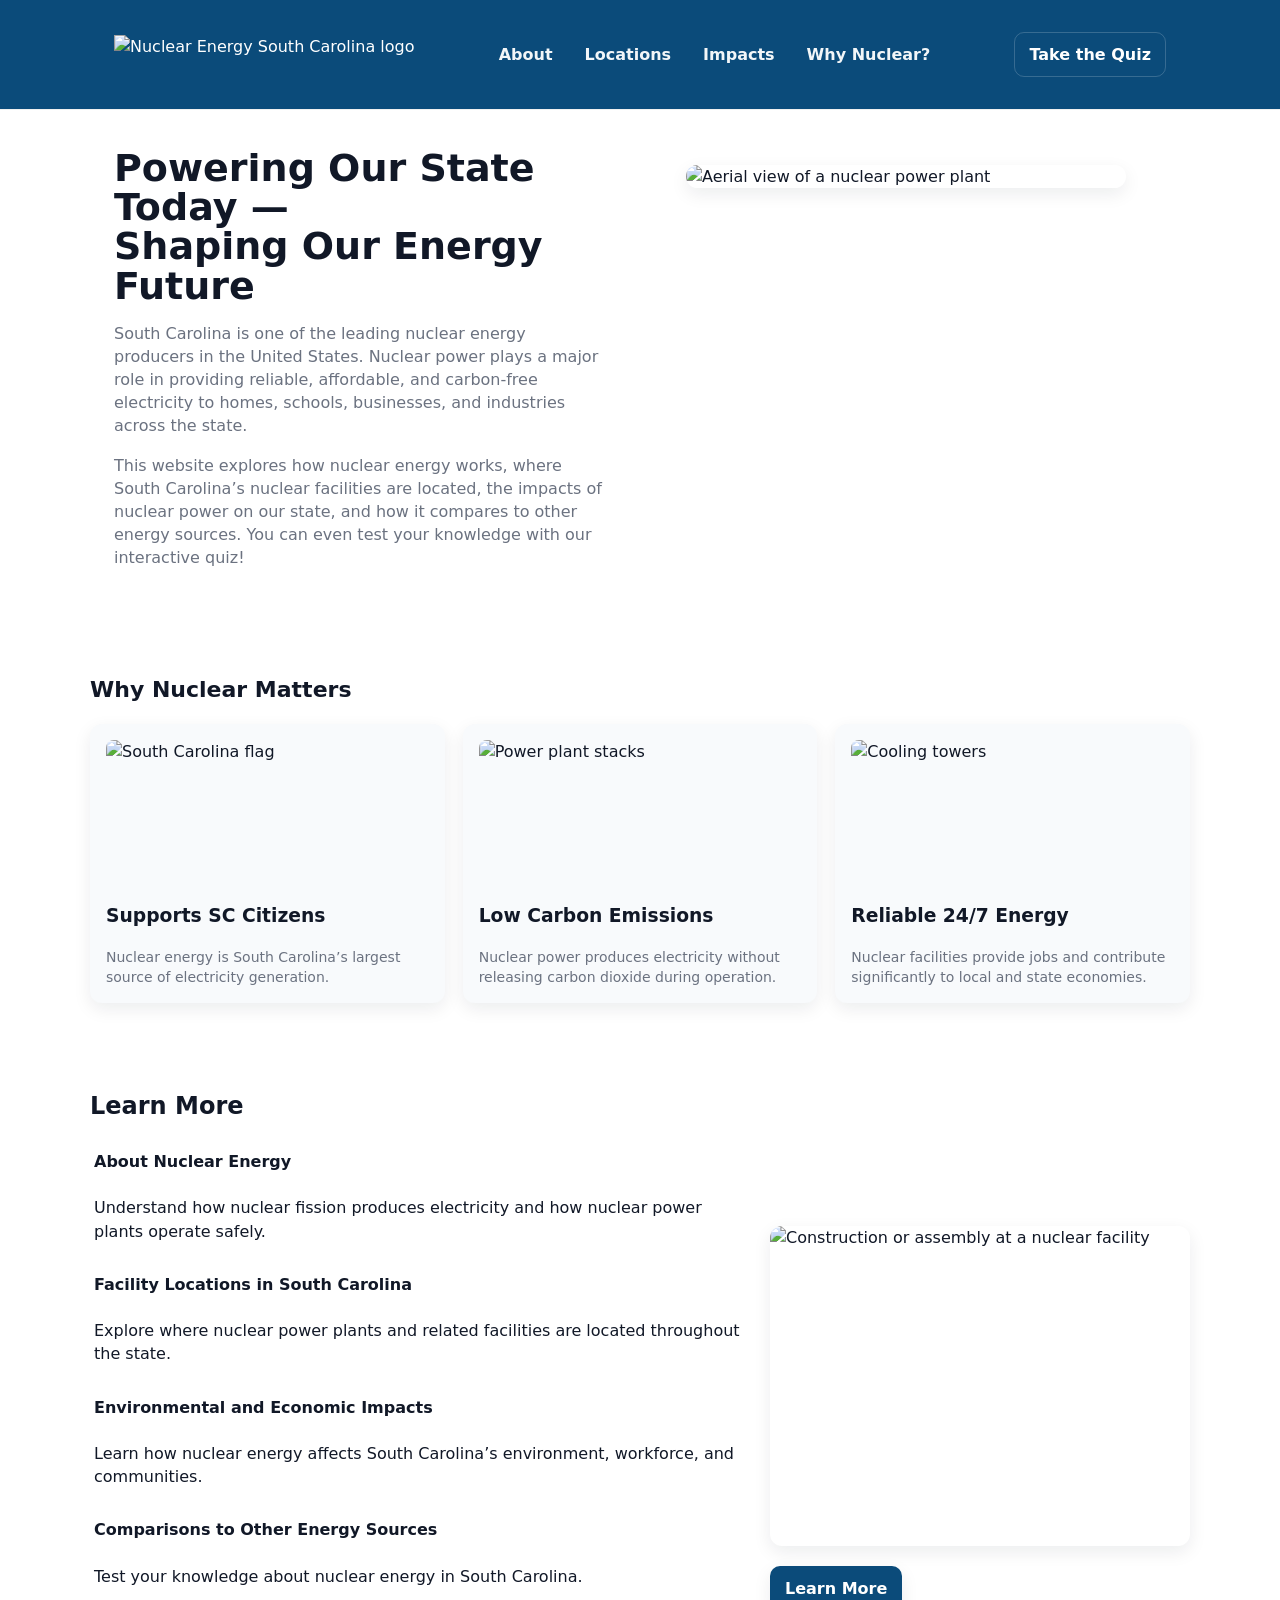
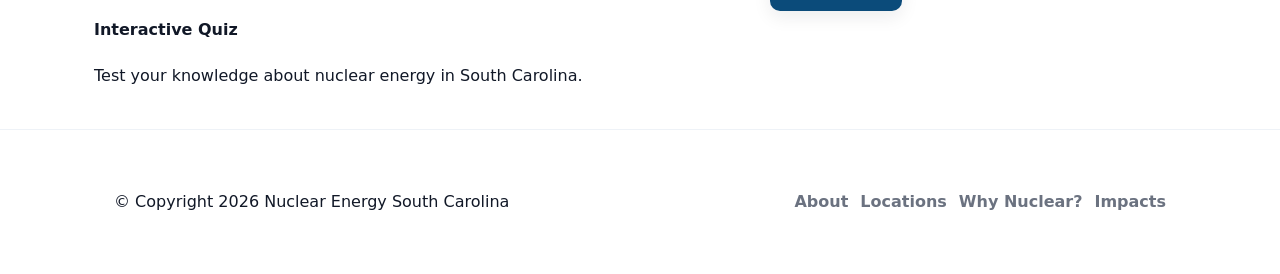
==== index.html @ 91c7b958 "Add files via upload" ====
<!doctype html>
<html lang="en">
<head>
  <meta charset="utf-8" />
  <meta name="viewport" content="width=device-width,initial-scale=1" />
  <title>Powering Our State Today — Shaping Our Energy Future</title>
  <link rel="stylesheet" href="styles.css" />
</head>
<body>
  <header class="site-header">
    <div class="container header-inner">
      <div class="brand">
        <img src="images/sc.png" alt="Nuclear Energy South Carolina logo" class="logo" />
      </div>

      <nav class="main-nav" aria-label="Primary">
        <a href="#about">About</a>
        <a href="#locations">Locations</a>
        <a href="#impacts">Impacts</a>
        <a href="#why-nuclear">Why Nuclear?</a>
      </nav>

      <div class="cta">
        <a class="btn btn-outline" href="#quiz">Take the Quiz</a>
      </div>
    </div>
  </header>

  <main>
    <section class="hero container">
      <div class="hero-content">
        <h1>Powering Our State Today —<br /><span>Shaping Our Energy Future</span></h1>
        <p class="lead">
          South Carolina is one of the leading nuclear energy producers in the United States.
          Nuclear power plays a major role in providing reliable, affordable, and carbon-free electricity
          to homes, schools, businesses, and industries across the state.
        </p>
        <p class="muted">
          This website explores how nuclear energy works, where South Carolina’s nuclear facilities are
          located, the impacts of nuclear power on our state, and how it compares to other energy sources.
          You can even test your knowledge with our interactive quiz!
        </p>
      </div>

      <figure class="hero-image" aria-hidden="false">
        <!-- Replace the src with your production hero image -->
        <img src="images/plant.jpg" alt="Aerial view of a nuclear power plant" />
      </figure>
    </section>

    <section class="why container" id="why-nuclear" aria-labelledby="why-heading">
      <h2 id="why-heading">Why Nuclear Matters</h2>

      <div class="card-grid">
        <article class="feature-card">
          <img src="images/flag.jpg" alt="South Carolina flag" />
          <h3>Supports SC Citizens</h3>
          <p>Nuclear energy is South Carolina’s largest source of electricity generation.</p>
        </article>

        <article class="feature-card">
          <img src="images/stacks.jpg" alt="Power plant stacks" />
          <h3>Low Carbon Emissions</h3>
          <p>Nuclear power produces electricity without releasing carbon dioxide during operation.</p>
        </article>

        <article class="feature-card">
          <img src="images/cooling.jpg" alt="Cooling towers" />
          <h3>Reliable 24/7 Energy</h3>
          <p>Nuclear facilities provide jobs and contribute significantly to local and state economies.</p>
        </article>
      </div>
    </section>

    <section class="learn container" id="learn-more" aria-labelledby="learn-heading">
      <h2 id="learn-heading">Learn More</h2>

      <div class="learn-grid">
        <ul class="learn-list">
          <li><strong>About Nuclear Energy</strong><br />Understand how nuclear fission produces electricity and how nuclear power plants operate safely.</li>
          <li><strong>Facility Locations in South Carolina</strong><br />Explore where nuclear power plants and related facilities are located throughout the state.</li>
          <li><strong>Environmental and Economic Impacts</strong><br />Learn how nuclear energy affects South Carolina’s environment, workforce, and communities.</li>
          <li><strong>Comparisons to Other Energy Sources</strong><br />Test your knowledge about nuclear energy in South Carolina.</li>
          <li><strong>Interactive Quiz</strong><br />Test your knowledge about nuclear energy in South Carolina.</li>
        </ul>

        <div class="learn-visual">
          <!-- Replace the src with the on-site construction image -->
          <img src="images/assembly.jpg" alt="Construction or assembly at a nuclear facility" />
          <div class="learn-actions">
            <a class="btn btn-primary" href="#learn-more">Learn More</a>
            <a class="btn btn-outline" href="#quiz">Take the Quiz</a>
          </div>
        </div>
      </div>
    </section>
  </main>

  <footer class="site-footer">
    <div class="container footer-inner">
      <div class="copyright">
        © Copyright 2026 Nuclear Energy South Carolina
      </div>

      <ul class="footer-links" aria-label="Explore">
        <li><a href="#about">About</a></li>
        <li><a href="#locations">Locations</a></li>
        <li><a href="#why-nuclear">Why Nuclear?</a></li>
        <li><a href="#impacts">Impacts</a></li>
      </ul>
    </div>
  </footer>
</body>
</html>
---- styles.css ----
:root{
  --accent:#0b4b7a;       /* deep blue */
  --muted:#6b7280;
  --bg:#ffffff;
  --card:#f8fafc;
  --radius:12px;
  --max-width:1100px;
  --container-padding:24px;
  --neutral:#111827;
  --gap:20px;
  --shadow: 0 6px 18px rgba(17,24,39,0.08);
  font-family: Inter, system-ui, -apple-system, "Segoe UI", Roboto, "Helvetica Neue", Arial;
  color:var(--neutral);
  box-sizing:border-box;
}

*,
*::before,*::after{box-sizing:inherit}

html,body{height:100%}
body{
  margin:0;
  background:var(--bg);
  -webkit-font-smoothing:antialiased;
  -moz-osx-font-smoothing:grayscale;
  line-height:1.45;
  font-size:16px;
  color:var(--neutral);
}

/* Container */
.container{
  width:100%;
  max-width:var(--max-width);
  margin:0 auto;
  padding: 32px var(--container-padding);
}

/* Header */
.site-header{
  background:var(--accent);
  color:#fff;
  position:sticky;
  top:0;
  z-index:40;
  box-shadow: 0 1px 0 rgba(0,0,0,0.06);
}
.header-inner{
  display:flex;
  align-items:center;
  gap:16px;
  justify-content:space-between;
}
.brand{display:flex;align-items:center}
.logo{height:40px;display:block}

/* Nav */
.main-nav{
  display:flex;
  gap:20px;
  align-items:center;
}
.main-nav a{
  color:rgba(255,255,255,0.95);
  text-decoration:none;
  font-weight:600;
  padding:8px 6px;
  border-radius:6px;
}
.main-nav a:hover{background:rgba(255,255,255,0.06)}

.cta .btn{font-weight:700}

/* Buttons */
.btn{
  display:inline-block;
  padding:10px 14px;
  border-radius:10px;
  text-decoration:none;
  font-weight:600;
  transition:all .18s ease;
  border:1px solid transparent;
}
.btn-primary{
  background:var(--accent);
  color:#fff;
  box-shadow:var(--shadow);
}
.btn-outline{
  background:transparent;
  color:#fff;
  border:1px solid rgba(255,255,255,0.18);
}
.btn:hover{transform:translateY(-2px)}

/* Hero */
.hero{
  display:grid;
  grid-template-columns:1fr 520px;
  gap:40px;
  align-items:start;
  padding-top:40px;
  padding-bottom:40px;
}
.hero-content h1{
  margin:0 0 16px;
  font-size:38px;
  line-height:1.03;
}
.hero-content h1 span{font-weight:600}

.lead{color:var(--muted);margin-bottom:12px;max-width:60ch}
.muted{color:var(--muted);max-width:65ch}

/* Hero image */
.hero-image img{
  width:100%;
  height:auto;
  display:block;
  border-radius:14px;
  box-shadow:var(--shadow);
  object-fit:cover;
}

/* Why section */
.why{padding:30px 0}
.why h2{font-size:22px;margin-bottom:18px}
.card-grid{
  display:grid;
  grid-template-columns:repeat(3,1fr);
  gap:18px;
}
.feature-card{
  background:var(--card);
  border-radius:12px;
  padding:16px;
  box-shadow:var(--shadow);
  display:flex;
  gap:12px;
  flex-direction:column;
  align-items:flex-start;
}
.feature-card img{width:100%;height:140px;object-fit:cover;border-radius:8px}
.feature-card h3{margin:10px 0 6px}
.feature-card p{margin:0;color:var(--muted);font-size:14px}

/* Learn More */
.learn{padding:36px 0}
.learn-grid{
  display:grid;
  grid-template-columns: 1fr 420px;
  gap:24px;
  align-items:center;
}
.learn-list{list-style:none;padding:0;margin:0;display:flex;flex-direction:column;gap:18px}
.learn-list li{background:transparent;padding:6px 0;border-left:4px solid transparent}
.learn-list li strong{display:block}
.learn-visual{display:flex;flex-direction:column;gap:12px;align-items:stretch}
.learn-visual img{
  width:100%;
  height:320px;
  object-fit:cover;
  border-radius:12px;
  box-shadow:var(--shadow);
}
.learn-actions{display:flex;gap:12px;margin-top:8px}

/* Footer */
.site-footer{
  border-top:1px solid #eef2f7;
  padding:28px 0;
  background:#fff;
}
.footer-inner{
  display:flex;
  justify-content:space-between;
  align-items:center;
  gap:12px;
  flex-wrap:wrap;
}
.footer-links{display:flex;gap:12px;list-style:none;padding:0;margin:0}
.footer-links a{text-decoration:none;color:var(--muted);font-weight:600}

/* Responsive */
@media (max-width:1100px){
  .hero{grid-template-columns:1fr;gap:20px}
  .container{padding:28px 20px}
  .learn-grid{grid-template-columns:1fr;align-items:stretch}
  .card-grid{grid-template-columns:repeat(2,1fr)}
}

@media (max-width:640px){
  .header-inner{padding:8px 0}
  .main-nav{display:none}
  .card-grid{grid-template-columns:1fr}
  .hero-content h1{font-size:28px}
  .hero-image img{height:220px;object-fit:cover}
  .learn-visual img{height:200px}
  .logo{height:34px}
}
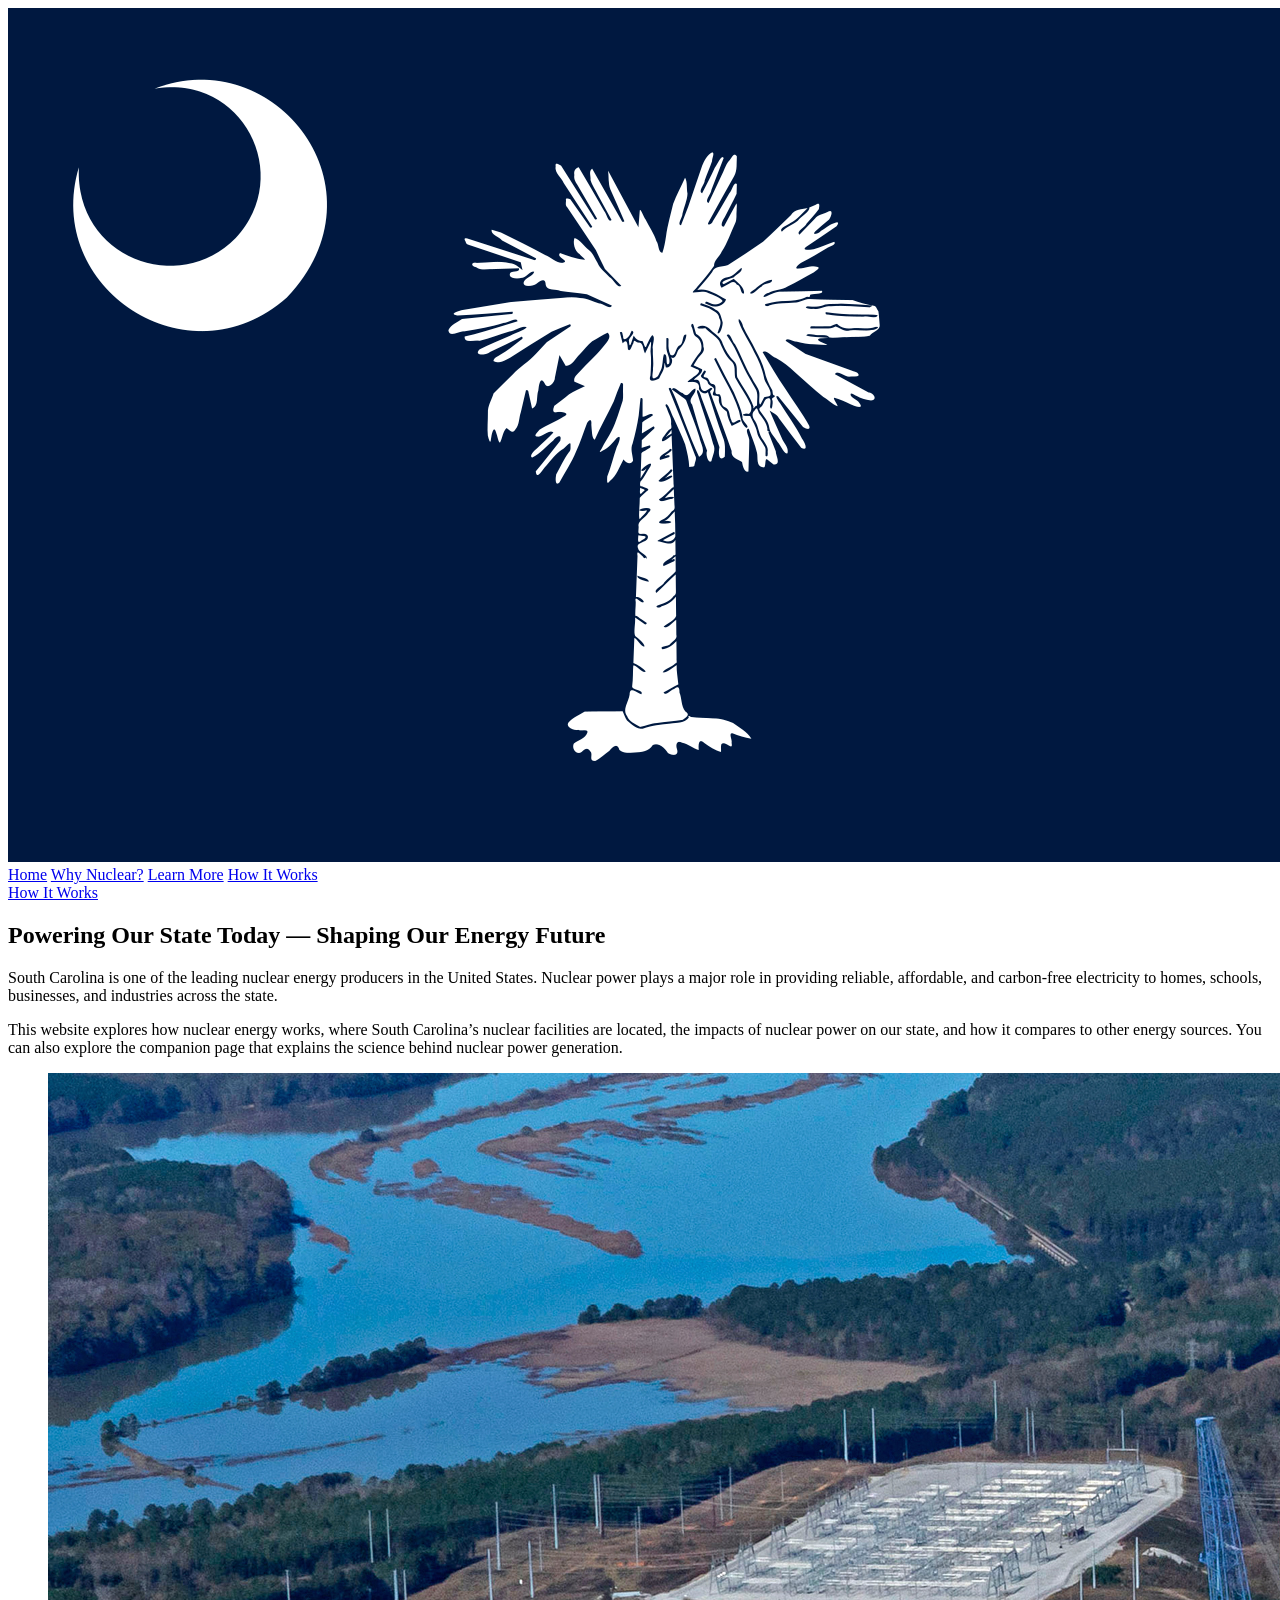
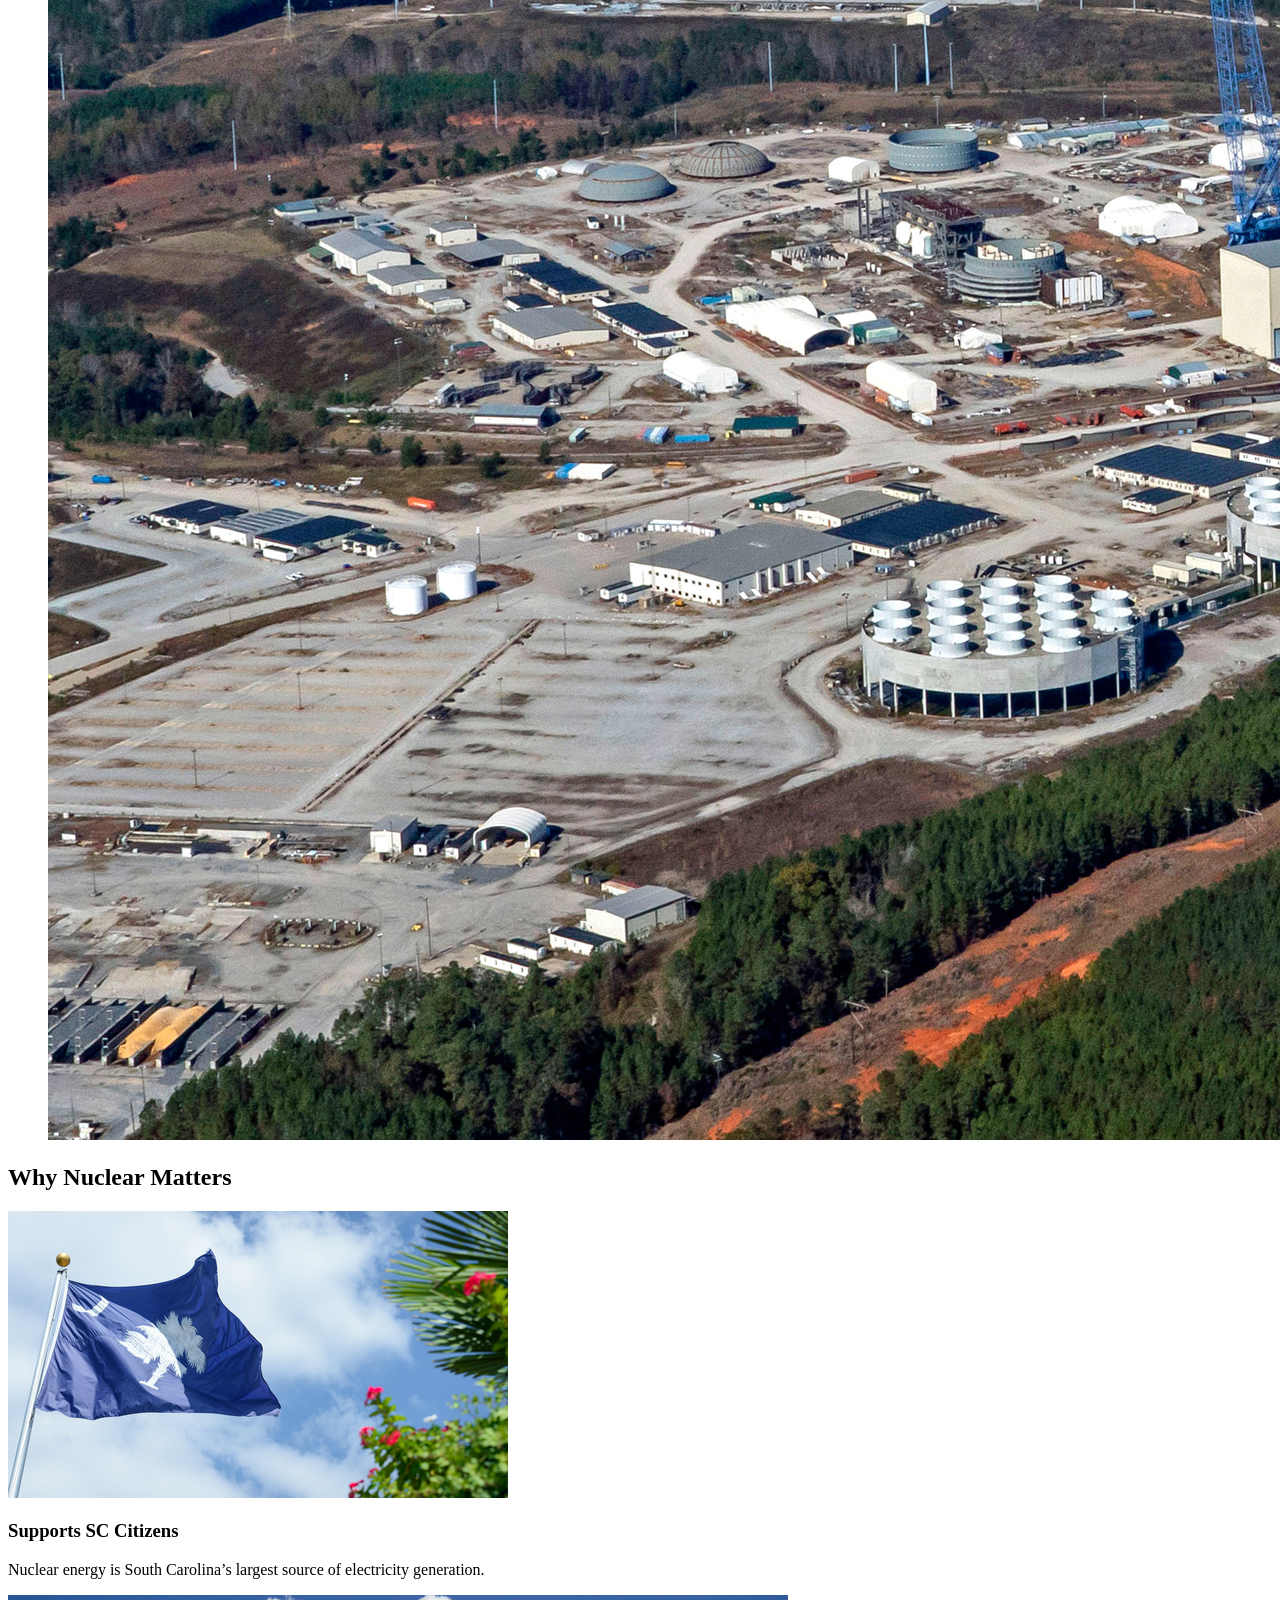
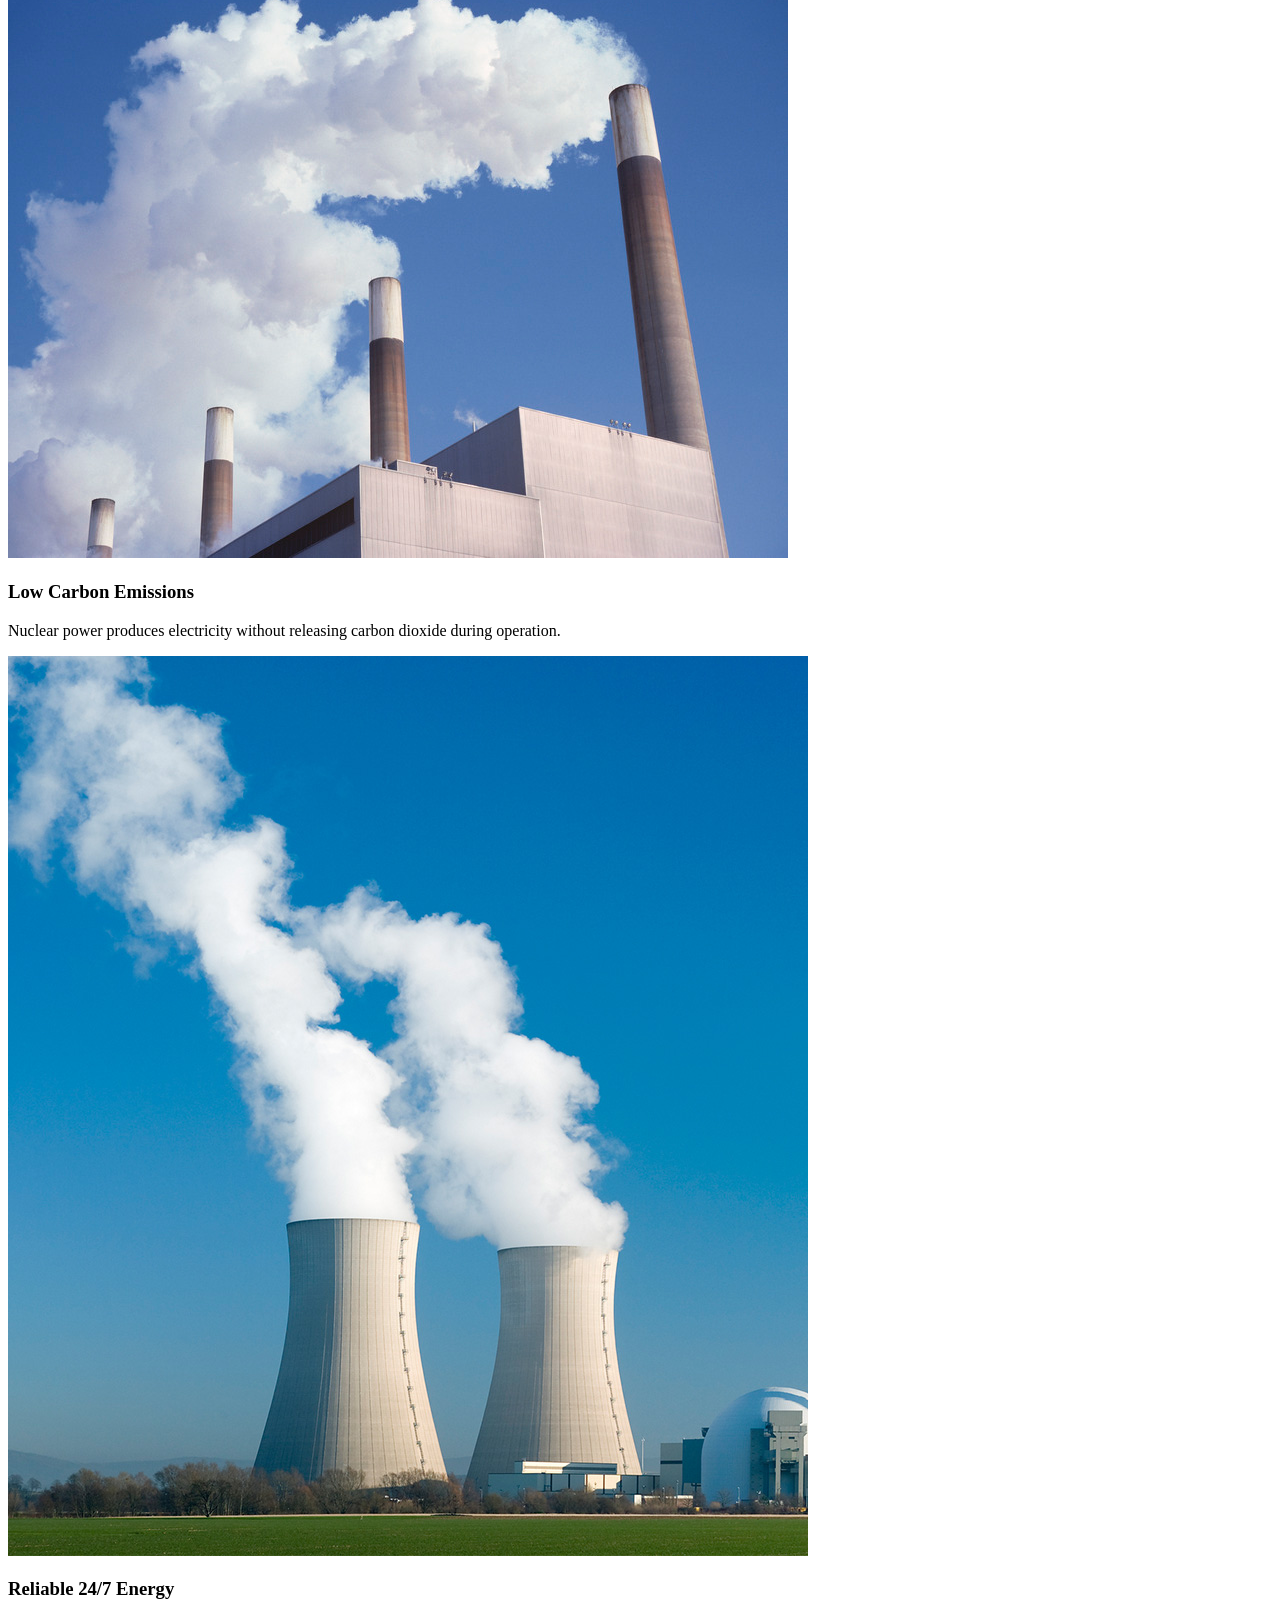
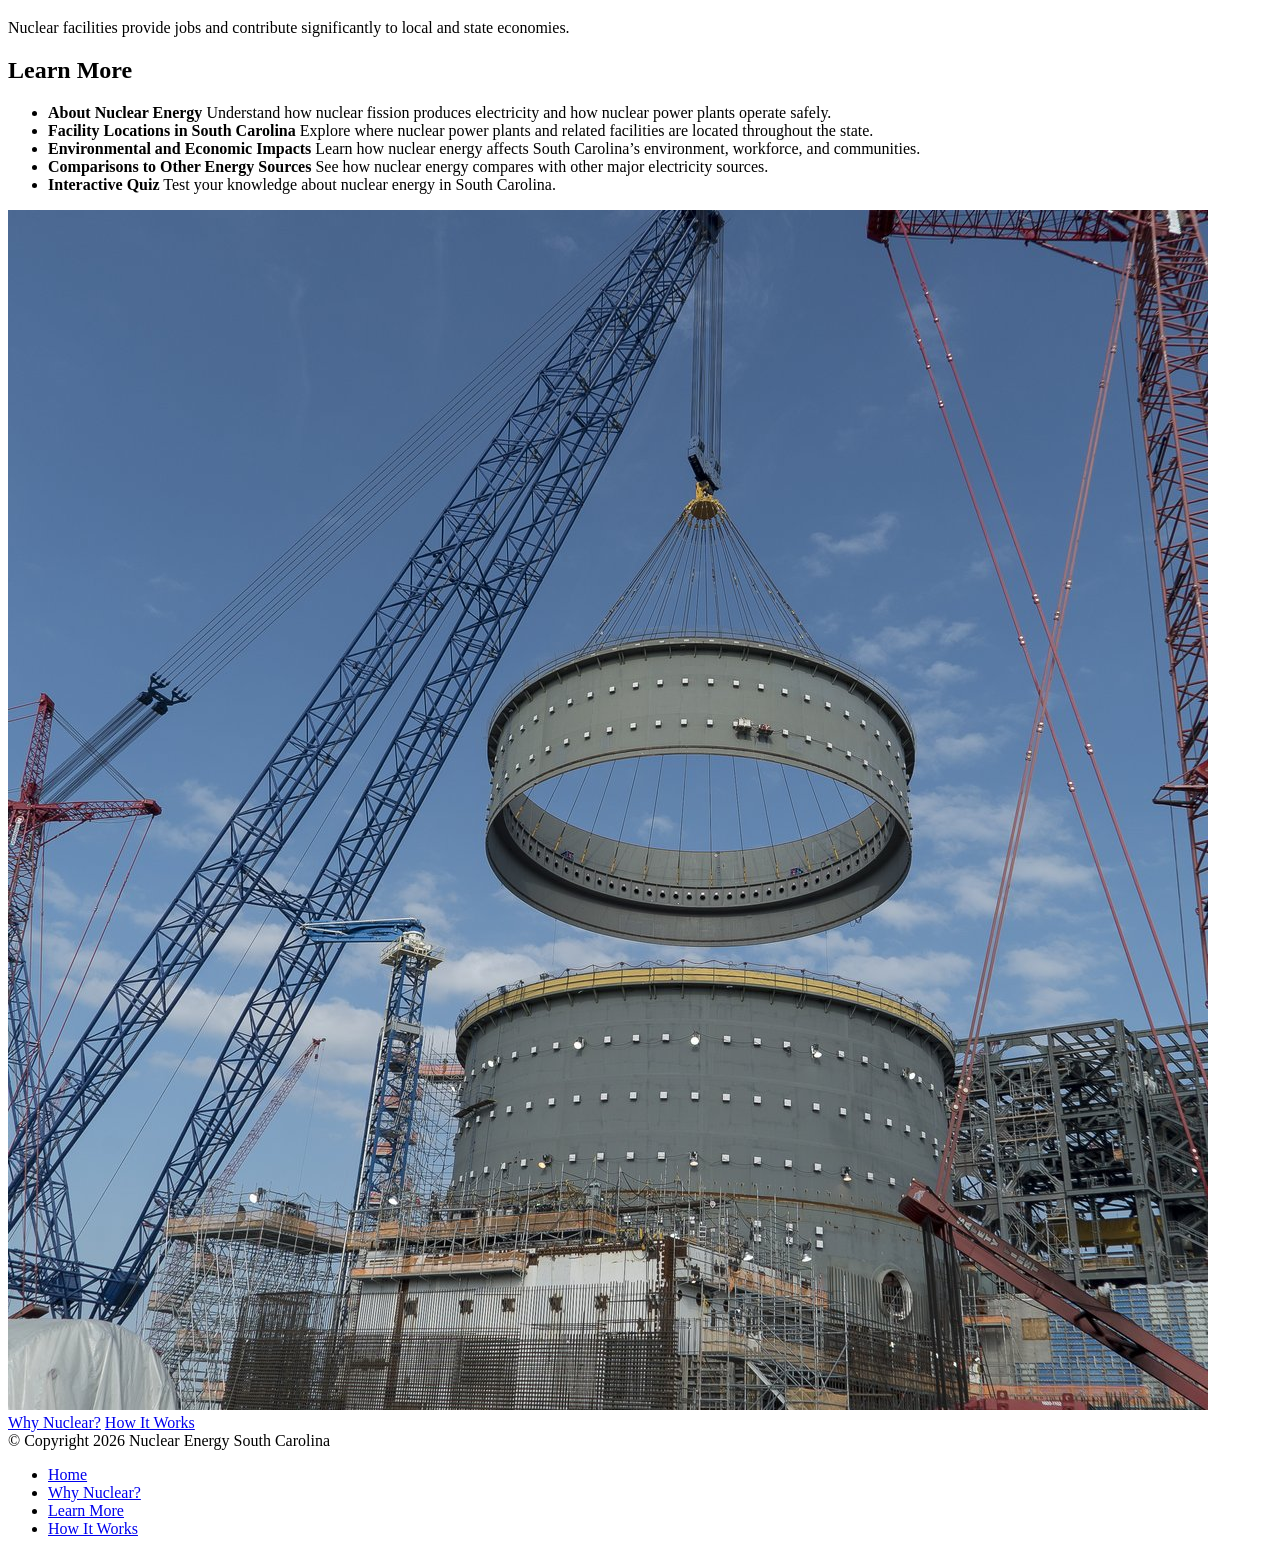
==== commit af80e7c5: "Update index.html" ====
--- a/index.html
+++ b/index.html
@@ -9,27 +9,27 @@
 <body>
   <header class="site-header">
     <div class="container header-inner">
-      <div class="brand">
+      <a class="brand" href="#about" aria-label="Nuclear Energy South Carolina home">
         <img src="images/sc.png" alt="Nuclear Energy South Carolina logo" class="logo" />
-      </div>
+      </a>
 
       <nav class="main-nav" aria-label="Primary">
-        <a href="#about">About</a>
-        <a href="#locations">Locations</a>
-        <a href="#impacts">Impacts</a>
+        <a href="#about">Home</a>
         <a href="#why-nuclear">Why Nuclear?</a>
+        <a href="#learn-more">Learn More</a>
+        <a href="About.html">How It Works</a>
       </nav>
 
       <div class="cta">
-        <a class="btn btn-outline" href="#quiz">Take the Quiz</a>
+        <a class="btn btn-outline" href="About.html">How It Works</a>
       </div>
     </div>
   </header>
 
   <main>
-    <section class="hero container">
+    <section class="hero container" id="about">
       <div class="hero-content">
-        <h1>Powering Our State Today —<br /><span>Shaping Our Energy Future</span></h1>
+        <h1>Powering Our State Today — <span>Shaping Our Energy Future</span></h1>
         <p class="lead">
           South Carolina is one of the leading nuclear energy producers in the United States.
           Nuclear power plays a major role in providing reliable, affordable, and carbon-free electricity
@@ -38,18 +38,17 @@
         <p class="muted">
           This website explores how nuclear energy works, where South Carolina’s nuclear facilities are
           located, the impacts of nuclear power on our state, and how it compares to other energy sources.
-          You can even test your knowledge with our interactive quiz!
+          You can also explore the companion page that explains the science behind nuclear power generation.
         </p>
       </div>
 
-      <figure class="hero-image" aria-hidden="false">
-        <!-- Replace the src with your production hero image -->
+      <figure class="hero-image">
         <img src="images/plant.jpg" alt="Aerial view of a nuclear power plant" />
       </figure>
     </section>
 
     <section class="why container" id="why-nuclear" aria-labelledby="why-heading">
-      <h2 id="why-heading">Why Nuclear Matters</h2>
+      <h2 class="section-title" id="why-heading">Why Nuclear Matters</h2>
 
       <div class="card-grid">
         <article class="feature-card">
@@ -73,23 +72,37 @@
     </section>
 
     <section class="learn container" id="learn-more" aria-labelledby="learn-heading">
-      <h2 id="learn-heading">Learn More</h2>
+      <h2 class="section-title" id="learn-heading">Learn More</h2>
 
       <div class="learn-grid">
         <ul class="learn-list">
-          <li><strong>About Nuclear Energy</strong><br />Understand how nuclear fission produces electricity and how nuclear power plants operate safely.</li>
-          <li><strong>Facility Locations in South Carolina</strong><br />Explore where nuclear power plants and related facilities are located throughout the state.</li>
-          <li><strong>Environmental and Economic Impacts</strong><br />Learn how nuclear energy affects South Carolina’s environment, workforce, and communities.</li>
-          <li><strong>Comparisons to Other Energy Sources</strong><br />Test your knowledge about nuclear energy in South Carolina.</li>
-          <li><strong>Interactive Quiz</strong><br />Test your knowledge about nuclear energy in South Carolina.</li>
+          <li>
+            <strong>About Nuclear Energy</strong>
+            Understand how nuclear fission produces electricity and how nuclear power plants operate safely.
+          </li>
+          <li>
+            <strong>Facility Locations in South Carolina</strong>
+            Explore where nuclear power plants and related facilities are located throughout the state.
+          </li>
+          <li>
+            <strong>Environmental and Economic Impacts</strong>
+            Learn how nuclear energy affects South Carolina’s environment, workforce, and communities.
+          </li>
+          <li>
+            <strong>Comparisons to Other Energy Sources</strong>
+            See how nuclear energy compares with other major electricity sources.
+          </li>
+          <li>
+            <strong>Interactive Quiz</strong>
+            Test your knowledge about nuclear energy in South Carolina.
+          </li>
         </ul>
 
         <div class="learn-visual">
-          <!-- Replace the src with the on-site construction image -->
           <img src="images/assembly.jpg" alt="Construction or assembly at a nuclear facility" />
           <div class="learn-actions">
-            <a class="btn btn-primary" href="#learn-more">Learn More</a>
-            <a class="btn btn-outline" href="#quiz">Take the Quiz</a>
+            <a class="btn btn-primary" href="#why-nuclear">Why Nuclear?</a>
+            <a class="btn btn-outline" href="About.html">How It Works</a>
           </div>
         </div>
       </div>
@@ -103,12 +116,12 @@
       </div>
 
       <ul class="footer-links" aria-label="Explore">
-        <li><a href="#about">About</a></li>
-        <li><a href="#locations">Locations</a></li>
+        <li><a href="#about">Home</a></li>
         <li><a href="#why-nuclear">Why Nuclear?</a></li>
-        <li><a href="#impacts">Impacts</a></li>
+        <li><a href="#learn-more">Learn More</a></li>
+        <li><a href="About.html">How It Works</a></li>
       </ul>
     </div>
   </footer>
 </body>
-</html>+</html>
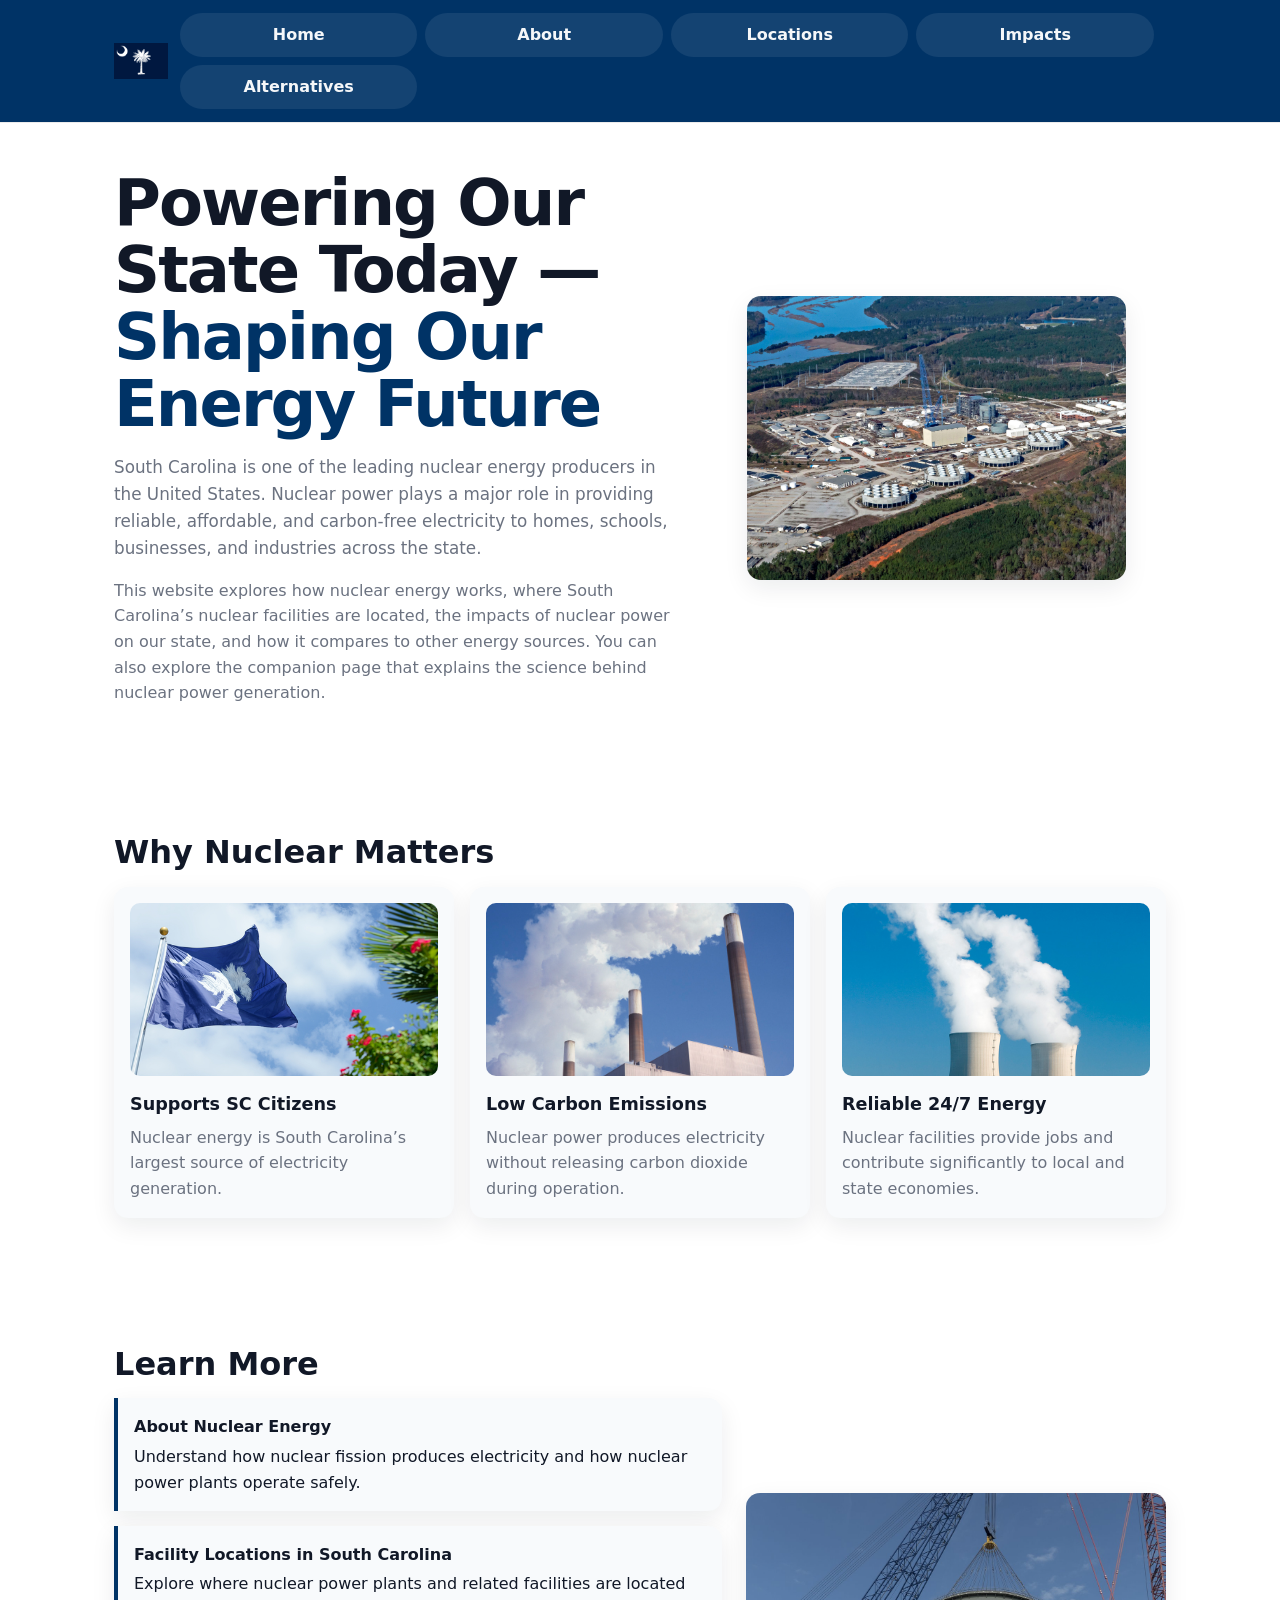
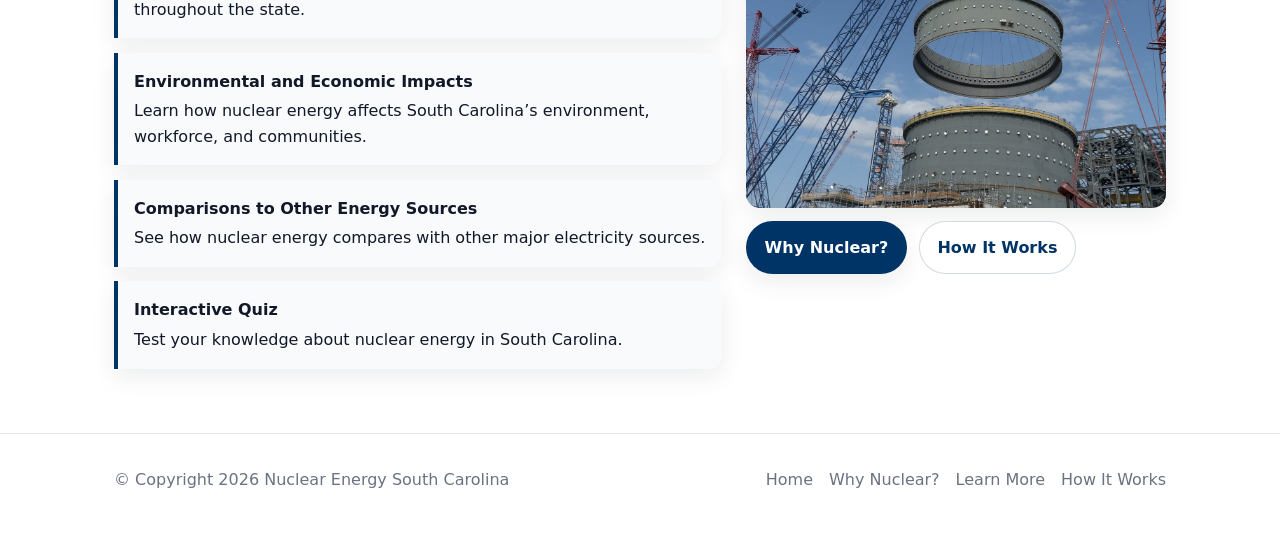
==== commit c7858e38: "Add files via upload" ====
--- a/index.html
+++ b/index.html
@@ -15,14 +15,11 @@
 
       <nav class="main-nav" aria-label="Primary">
         <a href="#about">Home</a>
-        <a href="#why-nuclear">Why Nuclear?</a>
-        <a href="#learn-more">Learn More</a>
-        <a href="About.html">How It Works</a>
+        <a href="about.html">About</a>
+        <a href="locations.html">Locations</a>
+        <a href="impacts.html">Impacts</a>
+        <a href="alternatives.html">Alternatives</a>
       </nav>
-
-      <div class="cta">
-        <a class="btn btn-outline" href="About.html">How It Works</a>
-      </div>
     </div>
   </header>
 
@@ -124,4 +121,4 @@
     </div>
   </footer>
 </body>
-</html>
+</html>
--- a/styles.css
+++ b/styles.css
@@ -0,0 +1,516 @@
+:root{
+  --accent:#003366;
+  --accent-strong:#0b4f8a;
+  --muted:#6b7280;
+  --bg:#ffffff;
+  --card:#f8fafc;
+  --line:#e5e7eb;
+  --neutral:#111827;
+  --radius:14px;
+  --max-width:1100px;
+  --shadow:0 8px 24px rgba(17,24,39,0.08);
+  --focus:0 0 0 3px rgba(59,130,246,0.35);
+
+  font-family:Inter, system-ui, -apple-system, "Segoe UI", Roboto, "Helvetica Neue", Arial, sans-serif;
+  color:var(--neutral);
+  box-sizing:border-box;
+}
+
+*,
+*::before,
+*::after{
+  box-sizing:inherit;
+}
+
+html{
+  scroll-behavior:smooth;
+}
+
+body{
+  margin:0;
+  background:var(--bg);
+  color:var(--neutral);
+  line-height:1.6;
+  font-size:16px;
+  -webkit-font-smoothing:antialiased;
+  -moz-osx-font-smoothing:grayscale;
+  overflow-x:hidden;
+}
+
+img{
+  max-width:100%;
+  height:auto;
+  display:block;
+}
+
+a{
+  color:inherit;
+}
+
+section{
+  scroll-margin-top:5.5rem;
+}
+
+.container{
+  width:min(var(--max-width), 100%);
+  margin:0 auto;
+  padding-inline:1rem;
+}
+
+.site-header{
+  position:sticky;
+  top:0;
+  z-index:40;
+  background:var(--accent);
+  color:#fff;
+  box-shadow:0 1px 0 rgba(0,0,0,0.08);
+}
+
+.header-inner{
+  display:grid;
+  gap:.75rem;
+  align-items:center;
+  padding-block:.8rem;
+}
+
+.brand{
+  display:inline-flex;
+  align-items:center;
+  width:max-content;
+  text-decoration:none;
+}
+
+.logo{
+  height:36px;
+  width:auto;
+}
+
+.main-nav{
+  display:grid;
+  grid-template-columns:repeat(2, minmax(0, 1fr));
+  gap:.5rem;
+}
+
+.main-nav a{
+  min-height:44px;
+  display:flex;
+  align-items:center;
+  justify-content:center;
+  padding:.75rem .95rem;
+  border-radius:999px;
+  text-decoration:none;
+  text-align:center;
+  color:rgba(255,255,255,.96);
+  background:rgba(255,255,255,.08);
+  font-weight:600;
+  line-height:1.1;
+}
+
+.main-nav a:hover,
+.main-nav a:focus-visible{
+  background:rgba(255,255,255,.16);
+  outline:none;
+}
+
+.cta{
+  display:flex;
+}
+
+.cta .btn{
+  width:100%;
+}
+
+.btn{
+  display:inline-flex;
+  align-items:center;
+  justify-content:center;
+  min-height:44px;
+  padding:.8rem 1.1rem;
+  border-radius:999px;
+  text-decoration:none;
+  font-weight:700;
+  border:1px solid transparent;
+  transition:transform .18s ease, background-color .18s ease, color .18s ease, border-color .18s ease;
+}
+
+.btn:hover{
+  transform:translateY(-1px);
+}
+
+.btn:focus-visible{
+  outline:none;
+  box-shadow:var(--focus);
+}
+
+.btn-primary{
+  background:var(--accent);
+  color:#fff;
+  box-shadow:var(--shadow);
+}
+
+.btn-primary:hover{
+  background:var(--accent-strong);
+}
+
+.btn-outline{
+  background:transparent;
+  color:#fff;
+  border-color:rgba(255,255,255,.35);
+}
+
+.btn-outline:hover{
+  background:rgba(255,255,255,.12);
+}
+
+.hero,
+.why,
+.learn{
+  padding-block:clamp(2rem, 5vw, 4rem);
+}
+
+.hero{
+  display:grid;
+  gap:1.25rem;
+  align-items:center;
+}
+
+.hero-content h1{
+  margin:0 0 1rem;
+  font-size:clamp(2rem, 6vw, 4rem);
+  line-height:1.05;
+  letter-spacing:-0.03em;
+}
+
+.hero-content h1 span{
+  color:var(--accent);
+  font-weight:700;
+}
+
+.lead{
+  margin:0 0 1rem;
+  color:var(--muted);
+  font-size:1.05rem;
+  max-width:62ch;
+}
+
+.muted{
+  margin:0;
+  color:var(--muted);
+  max-width:65ch;
+}
+
+.hero-image img{
+  width:100%;
+  aspect-ratio:4 / 3;
+  object-fit:cover;
+  border-radius:var(--radius);
+  box-shadow:var(--shadow);
+}
+
+.section-title{
+  margin:0 0 1rem;
+  font-size:clamp(1.5rem, 3vw, 2rem);
+  line-height:1.15;
+}
+
+.card-grid{
+  display:grid;
+  gap:1rem;
+}
+
+.feature-card{
+  background:var(--card);
+  border-radius:var(--radius);
+  padding:1rem;
+  box-shadow:var(--shadow);
+}
+
+.feature-card img{
+  width:100%;
+  aspect-ratio:16 / 9;
+  object-fit:cover;
+  border-radius:calc(var(--radius) - 4px);
+}
+
+.feature-card h3{
+  margin:.9rem 0 .4rem;
+  font-size:1.1rem;
+}
+
+.feature-card p{
+  margin:0;
+  color:var(--muted);
+}
+
+.learn-grid{
+  display:grid;
+  gap:1.25rem;
+  align-items:start;
+}
+
+.learn-list{
+  list-style:none;
+  margin:0;
+  padding:0;
+  display:grid;
+  gap:.9rem;
+}
+
+.learn-list li{
+  background:var(--card);
+  border-left:4px solid var(--accent);
+  padding:1rem;
+  border-radius:0 var(--radius) var(--radius) 0;
+  box-shadow:var(--shadow);
+}
+
+.learn-list strong{
+  display:block;
+  margin-bottom:.25rem;
+  color:var(--neutral);
+}
+
+.learn-visual{
+  display:grid;
+  gap:.8rem;
+}
+
+.learn-visual img{
+  width:100%;
+  aspect-ratio:4 / 3;
+  object-fit:cover;
+  border-radius:var(--radius);
+  box-shadow:var(--shadow);
+}
+
+.learn-actions{
+  display:flex;
+  flex-wrap:wrap;
+  gap:.75rem;
+}
+
+.learn-actions .btn{
+  color:var(--accent);
+  background:#fff;
+  border-color:rgba(0,51,102,.18);
+  box-shadow:none;
+}
+
+.learn-actions .btn-primary{
+  color:#fff;
+  background:var(--accent);
+  border-color:transparent;
+  box-shadow:var(--shadow);
+}
+
+.site-footer{
+  border-top:1px solid var(--line);
+  padding:1.5rem 0 2rem;
+  background:#fff;
+}
+
+.footer-inner{
+  display:grid;
+  gap:1rem;
+  color:var(--muted);
+}
+
+.footer-links{
+  list-style:none;
+  display:flex;
+  flex-wrap:wrap;
+  gap:.5rem 1rem;
+  margin:0;
+  padding:0;
+}
+
+.footer-links a{
+  min-height:44px;
+  display:inline-flex;
+  align-items:center;
+  text-decoration:none;
+  color:inherit;
+}
+
+.footer-links a:hover{
+  color:var(--accent);
+}
+
+/* About page hero */
+.hero-visual{
+  position:relative;
+  min-height:240px;
+  display:flex;
+  align-items:flex-end;
+  color:#fff;
+  border-bottom:1px solid #eef2f7;
+  overflow:hidden;
+}
+
+.hero-visual::before{
+  content:"";
+  position:absolute;
+  inset:0;
+  background:url("images/towers.jpg") center/cover no-repeat;
+  filter:brightness(.55) contrast(.95);
+  transform:scale(1.02);
+}
+
+.hero-visual::after{
+  content:"";
+  position:absolute;
+  inset:0;
+  background:linear-gradient(180deg, rgba(0,0,0,.14), rgba(0,0,0,.34));
+}
+
+.hero-visual .hero-inner{
+  position:relative;
+  z-index:1;
+  width:min(var(--max-width), 100%);
+  margin:0 auto;
+  padding:2rem 1rem;
+}
+
+.hero-visual h1{
+  margin:0 0 .5rem;
+  font-size:clamp(2rem, 6vw, 3.25rem);
+  line-height:1.05;
+  letter-spacing:-0.03em;
+  color:#fff;
+}
+
+.hero-visual .lead,
+.hero-visual .page-note{
+  color:rgba(255,255,255,.92);
+  max-width:60ch;
+}
+
+.page-note{
+  margin:0;
+  font-size:1rem;
+}
+
+.content-row{
+  display:grid;
+  gap:1rem;
+  padding-block:2rem;
+  border-bottom:1px solid #eef2f7;
+  grid-template-areas:
+    "text"
+    "image";
+}
+
+.content-row:last-of-type{
+  border-bottom:0;
+  padding-bottom:0;
+}
+
+.content-row .text{
+  grid-area:text;
+}
+
+.content-row .image{
+  grid-area:image;
+}
+
+.content-row .text h2{
+  margin:0 0 .75rem;
+  font-size:clamp(1.35rem, 2.7vw, 1.75rem);
+  line-height:1.2;
+}
+
+.content-row .text p{
+  margin:0 0 .9rem;
+  color:var(--muted);
+}
+
+.content-row .text ul{
+  margin:.5rem 0 1rem 1.15rem;
+  padding:0;
+  color:var(--muted);
+}
+
+.content-row .text li + li{
+  margin-top:.35rem;
+}
+
+.content-row .image img{
+  width:100%;
+  border-radius:var(--radius);
+  box-shadow:var(--shadow);
+}
+
+.diagram{
+  width:100%;
+  max-width:380px;
+  margin-inline:auto;
+}
+
+/* Small tablets and up */
+@media (min-width:640px){
+  .container{
+    padding-inline:1.5rem;
+  }
+
+  .header-inner{
+    grid-template-columns:auto 1fr auto;
+  }
+
+  .main-nav{
+    grid-template-columns:repeat(4, minmax(0, 1fr));
+    align-items:center;
+  }
+
+  .cta .btn{
+    width:auto;
+    white-space:nowrap;
+  }
+
+  .footer-inner{
+    grid-template-columns:1fr auto;
+    align-items:center;
+  }
+}
+
+/* Tablets and up */
+@media (min-width:768px){
+  .hero{
+    grid-template-columns:1.1fr .9fr;
+    gap:2rem;
+    padding-block:3rem 4rem;
+  }
+
+  .card-grid{
+    grid-template-columns:repeat(3, minmax(0, 1fr));
+  }
+
+  .learn-grid{
+    grid-template-columns:minmax(0, 1fr) minmax(280px, 420px);
+    gap:1.5rem;
+    align-items:center;
+  }
+
+  .content-row{
+    grid-template-columns:minmax(0, 1fr) minmax(280px, 380px);
+    gap:1.5rem;
+    align-items:start;
+    grid-template-areas:"text image";
+  }
+
+  .content-row.reverse{
+    grid-template-columns:minmax(280px, 380px) minmax(0, 1fr);
+    grid-template-areas:"image text";
+  }
+
+  .content-row.reverse .image{
+    order:-1;
+  }
+
+  .hero-visual{
+    min-height:320px;
+  }
+
+  .hero-visual .hero-inner{
+    padding-block:3.5rem;
+  }
+}
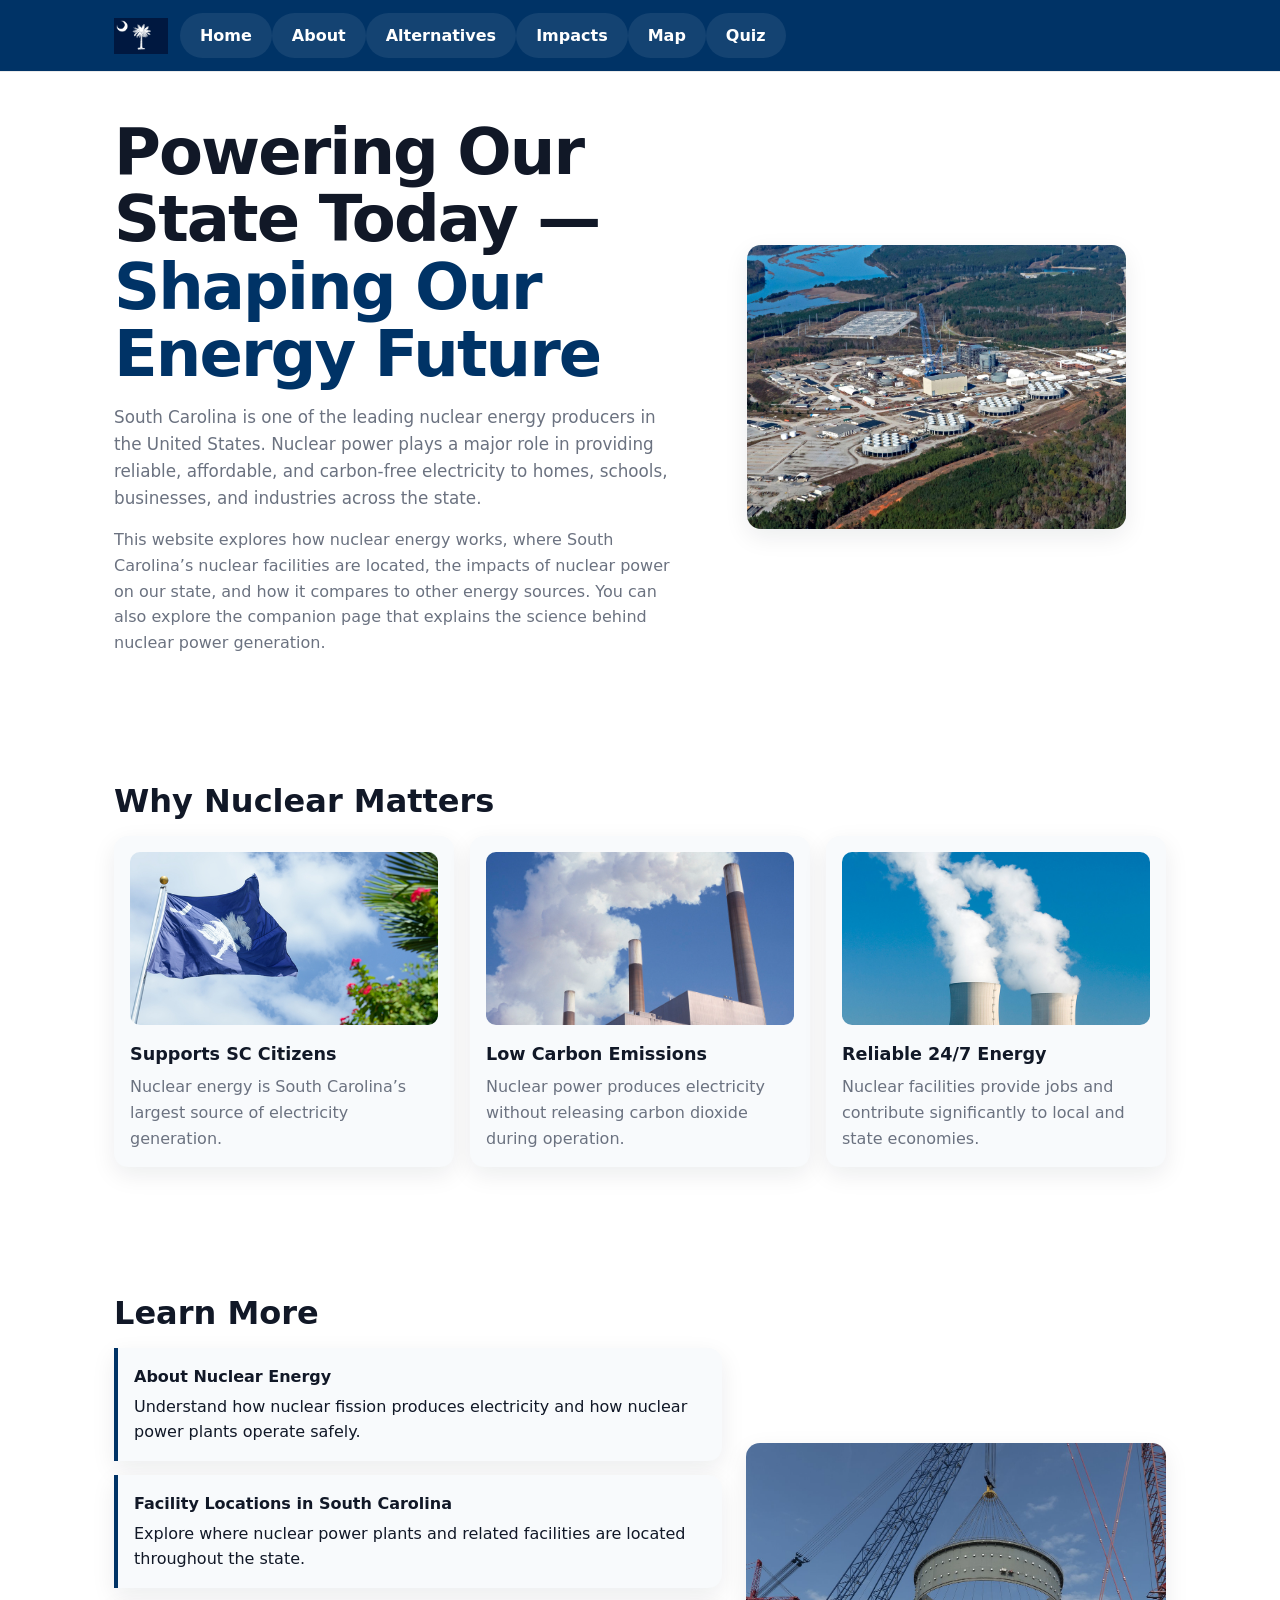
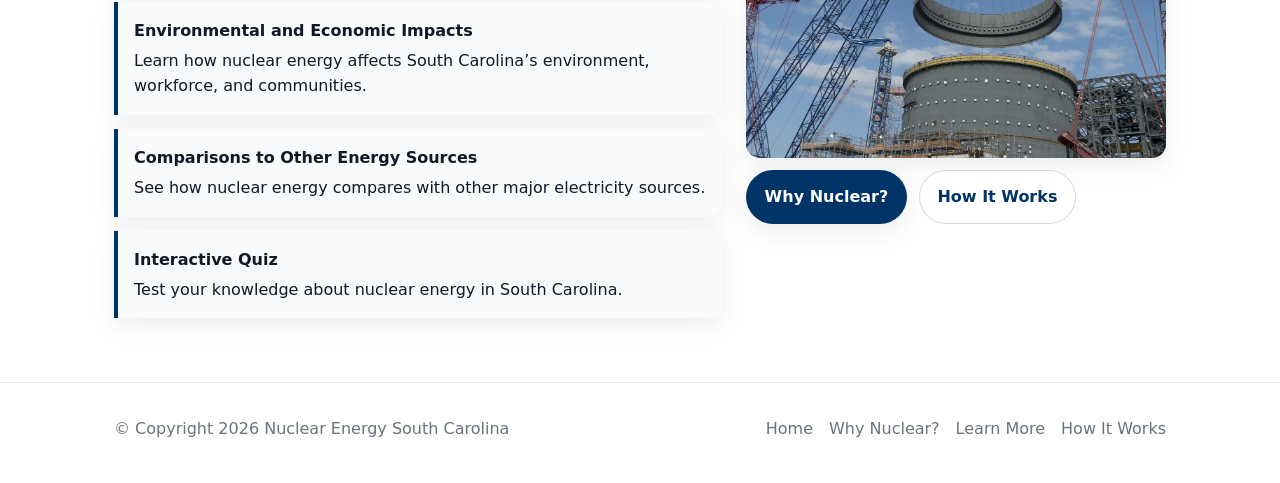
==== commit 9111e6fc: "Add files via upload" ====
--- a/index.html
+++ b/index.html
@@ -1,124 +1,141 @@
-<!doctype html>
-<html lang="en">
-<head>
-  <meta charset="utf-8" />
-  <meta name="viewport" content="width=device-width,initial-scale=1" />
-  <title>Powering Our State Today — Shaping Our Energy Future</title>
-  <link rel="stylesheet" href="styles.css" />
-</head>
-<body>
-  <header class="site-header">
-    <div class="container header-inner">
-      <a class="brand" href="#about" aria-label="Nuclear Energy South Carolina home">
-        <img src="images/sc.png" alt="Nuclear Energy South Carolina logo" class="logo" />
-      </a>
-
-      <nav class="main-nav" aria-label="Primary">
-        <a href="#about">Home</a>
-        <a href="about.html">About</a>
-        <a href="locations.html">Locations</a>
-        <a href="impacts.html">Impacts</a>
-        <a href="alternatives.html">Alternatives</a>
-      </nav>
-    </div>
-  </header>
-
-  <main>
-    <section class="hero container" id="about">
-      <div class="hero-content">
-        <h1>Powering Our State Today — <span>Shaping Our Energy Future</span></h1>
-        <p class="lead">
-          South Carolina is one of the leading nuclear energy producers in the United States.
-          Nuclear power plays a major role in providing reliable, affordable, and carbon-free electricity
-          to homes, schools, businesses, and industries across the state.
-        </p>
-        <p class="muted">
-          This website explores how nuclear energy works, where South Carolina’s nuclear facilities are
-          located, the impacts of nuclear power on our state, and how it compares to other energy sources.
-          You can also explore the companion page that explains the science behind nuclear power generation.
-        </p>
-      </div>
-
-      <figure class="hero-image">
-        <img src="images/plant.jpg" alt="Aerial view of a nuclear power plant" />
-      </figure>
-    </section>
-
-    <section class="why container" id="why-nuclear" aria-labelledby="why-heading">
-      <h2 class="section-title" id="why-heading">Why Nuclear Matters</h2>
-
-      <div class="card-grid">
-        <article class="feature-card">
-          <img src="images/flag.jpg" alt="South Carolina flag" />
-          <h3>Supports SC Citizens</h3>
-          <p>Nuclear energy is South Carolina’s largest source of electricity generation.</p>
-        </article>
-
-        <article class="feature-card">
-          <img src="images/stacks.jpg" alt="Power plant stacks" />
-          <h3>Low Carbon Emissions</h3>
-          <p>Nuclear power produces electricity without releasing carbon dioxide during operation.</p>
-        </article>
-
-        <article class="feature-card">
-          <img src="images/cooling.jpg" alt="Cooling towers" />
-          <h3>Reliable 24/7 Energy</h3>
-          <p>Nuclear facilities provide jobs and contribute significantly to local and state economies.</p>
-        </article>
-      </div>
-    </section>
-
-    <section class="learn container" id="learn-more" aria-labelledby="learn-heading">
-      <h2 class="section-title" id="learn-heading">Learn More</h2>
-
-      <div class="learn-grid">
-        <ul class="learn-list">
-          <li>
-            <strong>About Nuclear Energy</strong>
-            Understand how nuclear fission produces electricity and how nuclear power plants operate safely.
-          </li>
-          <li>
-            <strong>Facility Locations in South Carolina</strong>
-            Explore where nuclear power plants and related facilities are located throughout the state.
-          </li>
-          <li>
-            <strong>Environmental and Economic Impacts</strong>
-            Learn how nuclear energy affects South Carolina’s environment, workforce, and communities.
-          </li>
-          <li>
-            <strong>Comparisons to Other Energy Sources</strong>
-            See how nuclear energy compares with other major electricity sources.
-          </li>
-          <li>
-            <strong>Interactive Quiz</strong>
-            Test your knowledge about nuclear energy in South Carolina.
-          </li>
-        </ul>
-
-        <div class="learn-visual">
-          <img src="images/assembly.jpg" alt="Construction or assembly at a nuclear facility" />
-          <div class="learn-actions">
-            <a class="btn btn-primary" href="#why-nuclear">Why Nuclear?</a>
-            <a class="btn btn-outline" href="About.html">How It Works</a>
-          </div>
-        </div>
-      </div>
-    </section>
-  </main>
-
-  <footer class="site-footer">
-    <div class="container footer-inner">
-      <div class="copyright">
-        © Copyright 2026 Nuclear Energy South Carolina
-      </div>
-
-      <ul class="footer-links" aria-label="Explore">
-        <li><a href="#about">Home</a></li>
-        <li><a href="#why-nuclear">Why Nuclear?</a></li>
-        <li><a href="#learn-more">Learn More</a></li>
-        <li><a href="About.html">How It Works</a></li>
-      </ul>
-    </div>
-  </footer>
-</body>
+<!doctype html>
+<html lang="en">
+<head>
+  <meta charset="utf-8" />
+  <meta name="viewport" content="width=device-width,initial-scale=1" />
+  <title>Powering Our State Today — Shaping Our Energy Future</title>
+  <link rel="stylesheet" href="styles.css" />
+</head>
+<body>
+  <header class="site-header">
+    <div class="container header-inner">
+      <a class="brand" href="#about" aria-label="Nuclear Energy South Carolina home">
+        <img src="images/sc.png" alt="Nuclear Energy South Carolina logo" class="logo" />
+      </a>
+
+      <nav class="main-nav">
+<button class="nav-toggle" onclick="toggleMenu()">☰</button>
+<ul id="nav-menu">
+<li><a href="index.html">Home</a></li>
+<li><a href="about.html">About</a></li>
+<li><a href="alternatives.html">Alternatives</a></li>
+<li><a href="impacts.html">Impacts</a></li>
+<li><a href="locations.html">Map</a></li>
+<li><a href="quiz.html">Quiz</a></li>
+</ul>
+</nav>
+    </div>
+  </header>
+
+  <main>
+    <section class="hero container" id="about">
+      <div class="hero-content">
+        <h1>Powering Our State Today — <span>Shaping Our Energy Future</span></h1>
+        <p class="lead">
+          South Carolina is one of the leading nuclear energy producers in the United States.
+          Nuclear power plays a major role in providing reliable, affordable, and carbon-free electricity
+          to homes, schools, businesses, and industries across the state.
+        </p>
+        <p class="muted">
+          This website explores how nuclear energy works, where South Carolina’s nuclear facilities are
+          located, the impacts of nuclear power on our state, and how it compares to other energy sources.
+          You can also explore the companion page that explains the science behind nuclear power generation.
+        </p>
+      </div>
+
+      <figure class="hero-image">
+        <img src="images/plant.jpg" alt="Aerial view of a nuclear power plant" />
+      </figure>
+    </section>
+
+    <section class="why container" id="why-nuclear" aria-labelledby="why-heading">
+      <h2 class="section-title" id="why-heading">Why Nuclear Matters</h2>
+
+      <div class="card-grid">
+        <article class="feature-card">
+          <img src="images/flag.jpg" alt="South Carolina flag" />
+          <h3>Supports SC Citizens</h3>
+          <p>Nuclear energy is South Carolina’s largest source of electricity generation.</p>
+        </article>
+
+        <article class="feature-card">
+          <img src="images/stacks.jpg" alt="Power plant stacks" />
+          <h3>Low Carbon Emissions</h3>
+          <p>Nuclear power produces electricity without releasing carbon dioxide during operation.</p>
+        </article>
+
+        <article class="feature-card">
+          <img src="images/cooling.jpg" alt="Cooling towers" />
+          <h3>Reliable 24/7 Energy</h3>
+          <p>Nuclear facilities provide jobs and contribute significantly to local and state economies.</p>
+        </article>
+      </div>
+    </section>
+
+    <section class="learn container" id="learn-more" aria-labelledby="learn-heading">
+      <h2 class="section-title" id="learn-heading">Learn More</h2>
+
+      <div class="learn-grid">
+        <ul class="learn-list">
+          <li>
+            <strong>About Nuclear Energy</strong>
+            Understand how nuclear fission produces electricity and how nuclear power plants operate safely.
+          </li>
+          <li>
+            <strong>Facility Locations in South Carolina</strong>
+            Explore where nuclear power plants and related facilities are located throughout the state.
+          </li>
+          <li>
+            <strong>Environmental and Economic Impacts</strong>
+            Learn how nuclear energy affects South Carolina’s environment, workforce, and communities.
+          </li>
+          <li>
+            <strong>Comparisons to Other Energy Sources</strong>
+            See how nuclear energy compares with other major electricity sources.
+          </li>
+          <li>
+            <strong>Interactive Quiz</strong>
+            Test your knowledge about nuclear energy in South Carolina.
+          </li>
+        </ul>
+
+        <div class="learn-visual">
+          <img src="images/assembly.jpg" alt="Construction or assembly at a nuclear facility" />
+          <div class="learn-actions">
+            <a class="btn btn-primary" href="#why-nuclear">Why Nuclear?</a>
+            <a class="btn btn-outline" href="About.html">How It Works</a>
+          </div>
+        </div>
+      </div>
+    </section>
+  </main>
+
+  <footer class="site-footer">
+    <div class="container footer-inner">
+      <div class="copyright">
+        © Copyright 2026 Nuclear Energy South Carolina
+      </div>
+
+      <ul class="footer-links" aria-label="Explore">
+        <li><a href="#about">Home</a></li>
+        <li><a href="#why-nuclear">Why Nuclear?</a></li>
+        <li><a href="#learn-more">Learn More</a></li>
+        <li><a href="About.html">How It Works</a></li>
+      </ul>
+    </div>
+  </footer>
+
+<script>
+(function() {
+  var links = document.querySelectorAll(".main-nav a");
+  var path = window.location.pathname.split("/").pop();
+  links.forEach(function(link) {
+    if (link.getAttribute("href") === path) {
+      link.classList.add("active");
+    }
+  });
+})();
+</script>
+
+</body>
 </html>
--- a/styles.css
+++ b/styles.css
@@ -1,516 +1,1264 @@
-:root{
-  --accent:#003366;
-  --accent-strong:#0b4f8a;
-  --muted:#6b7280;
-  --bg:#ffffff;
-  --card:#f8fafc;
-  --line:#e5e7eb;
-  --neutral:#111827;
-  --radius:14px;
-  --max-width:1100px;
-  --shadow:0 8px 24px rgba(17,24,39,0.08);
-  --focus:0 0 0 3px rgba(59,130,246,0.35);
-
-  font-family:Inter, system-ui, -apple-system, "Segoe UI", Roboto, "Helvetica Neue", Arial, sans-serif;
-  color:var(--neutral);
-  box-sizing:border-box;
-}
-
-*,
-*::before,
-*::after{
-  box-sizing:inherit;
-}
-
-html{
-  scroll-behavior:smooth;
-}
-
-body{
-  margin:0;
-  background:var(--bg);
-  color:var(--neutral);
-  line-height:1.6;
-  font-size:16px;
-  -webkit-font-smoothing:antialiased;
-  -moz-osx-font-smoothing:grayscale;
-  overflow-x:hidden;
-}
-
-img{
-  max-width:100%;
-  height:auto;
-  display:block;
-}
-
-a{
-  color:inherit;
-}
-
-section{
-  scroll-margin-top:5.5rem;
-}
-
-.container{
-  width:min(var(--max-width), 100%);
-  margin:0 auto;
-  padding-inline:1rem;
-}
-
-.site-header{
-  position:sticky;
-  top:0;
-  z-index:40;
-  background:var(--accent);
-  color:#fff;
-  box-shadow:0 1px 0 rgba(0,0,0,0.08);
-}
-
-.header-inner{
-  display:grid;
-  gap:.75rem;
-  align-items:center;
-  padding-block:.8rem;
-}
-
-.brand{
-  display:inline-flex;
-  align-items:center;
-  width:max-content;
-  text-decoration:none;
-}
-
-.logo{
-  height:36px;
-  width:auto;
-}
-
-.main-nav{
-  display:grid;
-  grid-template-columns:repeat(2, minmax(0, 1fr));
-  gap:.5rem;
-}
-
-.main-nav a{
-  min-height:44px;
-  display:flex;
-  align-items:center;
-  justify-content:center;
-  padding:.75rem .95rem;
-  border-radius:999px;
-  text-decoration:none;
-  text-align:center;
-  color:rgba(255,255,255,.96);
-  background:rgba(255,255,255,.08);
-  font-weight:600;
-  line-height:1.1;
-}
-
-.main-nav a:hover,
-.main-nav a:focus-visible{
-  background:rgba(255,255,255,.16);
-  outline:none;
-}
-
-.cta{
-  display:flex;
-}
-
-.cta .btn{
-  width:100%;
-}
-
-.btn{
-  display:inline-flex;
-  align-items:center;
-  justify-content:center;
-  min-height:44px;
-  padding:.8rem 1.1rem;
-  border-radius:999px;
-  text-decoration:none;
-  font-weight:700;
-  border:1px solid transparent;
-  transition:transform .18s ease, background-color .18s ease, color .18s ease, border-color .18s ease;
-}
-
-.btn:hover{
-  transform:translateY(-1px);
-}
-
-.btn:focus-visible{
-  outline:none;
-  box-shadow:var(--focus);
-}
-
-.btn-primary{
-  background:var(--accent);
-  color:#fff;
-  box-shadow:var(--shadow);
-}
-
-.btn-primary:hover{
-  background:var(--accent-strong);
-}
-
-.btn-outline{
-  background:transparent;
-  color:#fff;
-  border-color:rgba(255,255,255,.35);
-}
-
-.btn-outline:hover{
-  background:rgba(255,255,255,.12);
-}
-
-.hero,
-.why,
-.learn{
-  padding-block:clamp(2rem, 5vw, 4rem);
-}
-
-.hero{
-  display:grid;
-  gap:1.25rem;
-  align-items:center;
-}
-
-.hero-content h1{
-  margin:0 0 1rem;
-  font-size:clamp(2rem, 6vw, 4rem);
-  line-height:1.05;
-  letter-spacing:-0.03em;
-}
-
-.hero-content h1 span{
-  color:var(--accent);
-  font-weight:700;
-}
-
-.lead{
-  margin:0 0 1rem;
-  color:var(--muted);
-  font-size:1.05rem;
-  max-width:62ch;
-}
-
-.muted{
-  margin:0;
-  color:var(--muted);
-  max-width:65ch;
-}
-
-.hero-image img{
-  width:100%;
-  aspect-ratio:4 / 3;
-  object-fit:cover;
-  border-radius:var(--radius);
-  box-shadow:var(--shadow);
-}
-
-.section-title{
-  margin:0 0 1rem;
-  font-size:clamp(1.5rem, 3vw, 2rem);
-  line-height:1.15;
-}
-
-.card-grid{
-  display:grid;
-  gap:1rem;
-}
-
-.feature-card{
-  background:var(--card);
-  border-radius:var(--radius);
-  padding:1rem;
-  box-shadow:var(--shadow);
-}
-
-.feature-card img{
-  width:100%;
-  aspect-ratio:16 / 9;
-  object-fit:cover;
-  border-radius:calc(var(--radius) - 4px);
-}
-
-.feature-card h3{
-  margin:.9rem 0 .4rem;
-  font-size:1.1rem;
-}
-
-.feature-card p{
-  margin:0;
-  color:var(--muted);
-}
-
-.learn-grid{
-  display:grid;
-  gap:1.25rem;
-  align-items:start;
-}
-
-.learn-list{
-  list-style:none;
-  margin:0;
-  padding:0;
-  display:grid;
-  gap:.9rem;
-}
-
-.learn-list li{
-  background:var(--card);
-  border-left:4px solid var(--accent);
-  padding:1rem;
-  border-radius:0 var(--radius) var(--radius) 0;
-  box-shadow:var(--shadow);
-}
-
-.learn-list strong{
-  display:block;
-  margin-bottom:.25rem;
-  color:var(--neutral);
-}
-
-.learn-visual{
-  display:grid;
-  gap:.8rem;
-}
-
-.learn-visual img{
-  width:100%;
-  aspect-ratio:4 / 3;
-  object-fit:cover;
-  border-radius:var(--radius);
-  box-shadow:var(--shadow);
-}
-
-.learn-actions{
-  display:flex;
-  flex-wrap:wrap;
-  gap:.75rem;
-}
-
-.learn-actions .btn{
-  color:var(--accent);
-  background:#fff;
-  border-color:rgba(0,51,102,.18);
-  box-shadow:none;
-}
-
-.learn-actions .btn-primary{
-  color:#fff;
-  background:var(--accent);
-  border-color:transparent;
-  box-shadow:var(--shadow);
-}
-
-.site-footer{
-  border-top:1px solid var(--line);
-  padding:1.5rem 0 2rem;
-  background:#fff;
-}
-
-.footer-inner{
-  display:grid;
-  gap:1rem;
-  color:var(--muted);
-}
-
-.footer-links{
-  list-style:none;
-  display:flex;
-  flex-wrap:wrap;
-  gap:.5rem 1rem;
-  margin:0;
-  padding:0;
-}
-
-.footer-links a{
-  min-height:44px;
-  display:inline-flex;
-  align-items:center;
-  text-decoration:none;
-  color:inherit;
-}
-
-.footer-links a:hover{
-  color:var(--accent);
-}
-
-/* About page hero */
-.hero-visual{
-  position:relative;
-  min-height:240px;
-  display:flex;
-  align-items:flex-end;
-  color:#fff;
-  border-bottom:1px solid #eef2f7;
-  overflow:hidden;
-}
-
-.hero-visual::before{
-  content:"";
-  position:absolute;
-  inset:0;
-  background:url("images/towers.jpg") center/cover no-repeat;
-  filter:brightness(.55) contrast(.95);
-  transform:scale(1.02);
-}
-
-.hero-visual::after{
-  content:"";
-  position:absolute;
-  inset:0;
-  background:linear-gradient(180deg, rgba(0,0,0,.14), rgba(0,0,0,.34));
-}
-
-.hero-visual .hero-inner{
-  position:relative;
-  z-index:1;
-  width:min(var(--max-width), 100%);
-  margin:0 auto;
-  padding:2rem 1rem;
-}
-
-.hero-visual h1{
-  margin:0 0 .5rem;
-  font-size:clamp(2rem, 6vw, 3.25rem);
-  line-height:1.05;
-  letter-spacing:-0.03em;
-  color:#fff;
-}
-
-.hero-visual .lead,
-.hero-visual .page-note{
-  color:rgba(255,255,255,.92);
-  max-width:60ch;
-}
-
-.page-note{
-  margin:0;
-  font-size:1rem;
-}
-
-.content-row{
-  display:grid;
-  gap:1rem;
-  padding-block:2rem;
-  border-bottom:1px solid #eef2f7;
-  grid-template-areas:
-    "text"
-    "image";
-}
-
-.content-row:last-of-type{
-  border-bottom:0;
-  padding-bottom:0;
-}
-
-.content-row .text{
-  grid-area:text;
-}
-
-.content-row .image{
-  grid-area:image;
-}
-
-.content-row .text h2{
-  margin:0 0 .75rem;
-  font-size:clamp(1.35rem, 2.7vw, 1.75rem);
-  line-height:1.2;
-}
-
-.content-row .text p{
-  margin:0 0 .9rem;
-  color:var(--muted);
-}
-
-.content-row .text ul{
-  margin:.5rem 0 1rem 1.15rem;
-  padding:0;
-  color:var(--muted);
-}
-
-.content-row .text li + li{
-  margin-top:.35rem;
-}
-
-.content-row .image img{
-  width:100%;
-  border-radius:var(--radius);
-  box-shadow:var(--shadow);
-}
-
-.diagram{
-  width:100%;
-  max-width:380px;
-  margin-inline:auto;
-}
-
-/* Small tablets and up */
-@media (min-width:640px){
-  .container{
-    padding-inline:1.5rem;
-  }
-
-  .header-inner{
-    grid-template-columns:auto 1fr auto;
-  }
-
-  .main-nav{
-    grid-template-columns:repeat(4, minmax(0, 1fr));
-    align-items:center;
-  }
-
-  .cta .btn{
-    width:auto;
-    white-space:nowrap;
-  }
-
-  .footer-inner{
-    grid-template-columns:1fr auto;
-    align-items:center;
-  }
-}
-
-/* Tablets and up */
-@media (min-width:768px){
-  .hero{
-    grid-template-columns:1.1fr .9fr;
-    gap:2rem;
-    padding-block:3rem 4rem;
-  }
-
-  .card-grid{
-    grid-template-columns:repeat(3, minmax(0, 1fr));
-  }
-
-  .learn-grid{
-    grid-template-columns:minmax(0, 1fr) minmax(280px, 420px);
-    gap:1.5rem;
-    align-items:center;
-  }
-
-  .content-row{
-    grid-template-columns:minmax(0, 1fr) minmax(280px, 380px);
-    gap:1.5rem;
-    align-items:start;
-    grid-template-areas:"text image";
-  }
-
-  .content-row.reverse{
-    grid-template-columns:minmax(280px, 380px) minmax(0, 1fr);
-    grid-template-areas:"image text";
-  }
-
-  .content-row.reverse .image{
-    order:-1;
-  }
-
-  .hero-visual{
-    min-height:320px;
-  }
-
-  .hero-visual .hero-inner{
-    padding-block:3.5rem;
-  }
-}
+:root{
+  --accent:#003366;
+  --accent-strong:#0b4f8a;
+  --muted:#6b7280;
+  --bg:#ffffff;
+  --card:#f8fafc;
+  --line:#e5e7eb;
+  --neutral:#111827;
+  --radius:14px;
+  --max-width:1100px;
+  --shadow:0 8px 24px rgba(17,24,39,0.08);
+  --focus:0 0 0 3px rgba(59,130,246,0.35);
+
+  font-family:Inter, system-ui, -apple-system, "Segoe UI", Roboto, "Helvetica Neue", Arial, sans-serif;
+  color:var(--neutral);
+  box-sizing:border-box;
+}
+
+*,
+*::before,
+*::after{
+  box-sizing:inherit;
+}
+
+html{
+  scroll-behavior:smooth;
+}
+
+body{
+  margin:0;
+  background:var(--bg);
+  color:var(--neutral);
+  line-height:1.6;
+  font-size:16px;
+  -webkit-font-smoothing:antialiased;
+  -moz-osx-font-smoothing:grayscale;
+  overflow-x:hidden;
+}
+
+img{
+  max-width:100%;
+  height:auto;
+  display:block;
+}
+
+a{
+  color:inherit;
+}
+
+section{
+  scroll-margin-top:5.5rem;
+}
+
+.container{
+  width:min(var(--max-width), 100%);
+  margin:0 auto;
+  padding-inline:1rem;
+}
+
+.site-header{
+  position:sticky;
+  top:0;
+  z-index:40;
+  background:var(--accent);
+  color:#fff;
+  box-shadow:0 1px 0 rgba(0,0,0,0.08);
+}
+
+.header-inner{
+  display:grid;
+  gap:.75rem;
+  align-items:center;
+  padding-block:.8rem;
+}
+
+.brand{
+  display:inline-flex;
+  align-items:center;
+  width:max-content;
+  text-decoration:none;
+}
+
+.logo{
+  height:36px;
+  width:auto;
+}
+
+.main-nav{
+  display:grid;
+  grid-template-columns:repeat(2, minmax(0, 1fr));
+  gap:.5rem;
+}
+
+.main-nav a{
+  min-height:44px;
+  display:flex;
+  align-items:center;
+  justify-content:center;
+  padding:.75rem .95rem;
+  border-radius:999px;
+  text-decoration:none;
+  text-align:center;
+  color:rgba(255,255,255,.96);
+  background:rgba(255,255,255,.08);
+  font-weight:600;
+  line-height:1.1;
+}
+
+.main-nav a:hover,
+.main-nav a:focus-visible{
+  background:rgba(255,255,255,.16);
+  outline:none;
+}
+
+.cta{
+  display:flex;
+}
+
+.cta .btn{
+  width:100%;
+}
+
+.btn{
+  display:inline-flex;
+  align-items:center;
+  justify-content:center;
+  min-height:44px;
+  padding:.8rem 1.1rem;
+  border-radius:999px;
+  text-decoration:none;
+  font-weight:700;
+  border:1px solid transparent;
+  transition:transform .18s ease, background-color .18s ease, color .18s ease, border-color .18s ease;
+}
+
+.btn:hover{
+  transform:translateY(-1px);
+}
+
+.btn:focus-visible{
+  outline:none;
+  box-shadow:var(--focus);
+}
+
+.btn-primary{
+  background:var(--accent);
+  color:#fff;
+  box-shadow:var(--shadow);
+}
+
+.btn-primary:hover{
+  background:var(--accent-strong);
+}
+
+.btn-outline{
+  background:transparent;
+  color:#fff;
+  border-color:rgba(255,255,255,.35);
+}
+
+.btn-outline:hover{
+  background:rgba(255,255,255,.12);
+}
+
+.hero,
+.why,
+.learn{
+  padding-block:clamp(2rem, 5vw, 4rem);
+}
+
+.hero{
+  display:grid;
+  gap:1.25rem;
+  align-items:center;
+}
+
+.hero-content h1{
+  margin:0 0 1rem;
+  font-size:clamp(2rem, 6vw, 4rem);
+  line-height:1.05;
+  letter-spacing:-0.03em;
+}
+
+.hero-content h1 span{
+  color:var(--accent);
+  font-weight:700;
+}
+
+.lead{
+  margin:0 0 1rem;
+  color:var(--muted);
+  font-size:1.05rem;
+  max-width:62ch;
+}
+
+.muted{
+  margin:0;
+  color:var(--muted);
+  max-width:65ch;
+}
+
+.hero-image img{
+  width:100%;
+  aspect-ratio:4 / 3;
+  object-fit:cover;
+  border-radius:var(--radius);
+  box-shadow:var(--shadow);
+}
+
+.section-title{
+  margin:0 0 1rem;
+  font-size:clamp(1.5rem, 3vw, 2rem);
+  line-height:1.15;
+}
+
+.card-grid{
+  display:grid;
+  gap:1rem;
+}
+
+.feature-card{
+  background:var(--card);
+  border-radius:var(--radius);
+  padding:1rem;
+  box-shadow:var(--shadow);
+}
+
+.feature-card img{
+  width:100%;
+  aspect-ratio:16 / 9;
+  object-fit:cover;
+  border-radius:calc(var(--radius) - 4px);
+}
+
+.feature-card h3{
+  margin:.9rem 0 .4rem;
+  font-size:1.1rem;
+}
+
+.feature-card p{
+  margin:0;
+  color:var(--muted);
+}
+
+.learn-grid{
+  display:grid;
+  gap:1.25rem;
+  align-items:start;
+}
+
+.learn-list{
+  list-style:none;
+  margin:0;
+  padding:0;
+  display:grid;
+  gap:.9rem;
+}
+
+.learn-list li{
+  background:var(--card);
+  border-left:4px solid var(--accent);
+  padding:1rem;
+  border-radius:0 var(--radius) var(--radius) 0;
+  box-shadow:var(--shadow);
+}
+
+.learn-list strong{
+  display:block;
+  margin-bottom:.25rem;
+  color:var(--neutral);
+}
+
+.learn-visual{
+  display:grid;
+  gap:.8rem;
+}
+
+.learn-visual img{
+  width:100%;
+  aspect-ratio:4 / 3;
+  object-fit:cover;
+  border-radius:var(--radius);
+  box-shadow:var(--shadow);
+}
+
+.learn-actions{
+  display:flex;
+  flex-wrap:wrap;
+  gap:.75rem;
+}
+
+.learn-actions .btn{
+  color:var(--accent);
+  background:#fff;
+  border-color:rgba(0,51,102,.18);
+  box-shadow:none;
+}
+
+.learn-actions .btn-primary{
+  color:#fff;
+  background:var(--accent);
+  border-color:transparent;
+  box-shadow:var(--shadow);
+}
+
+.site-footer{
+  border-top:1px solid var(--line);
+  padding:1.5rem 0 2rem;
+  background:#fff;
+}
+
+.footer-inner{
+  display:grid;
+  gap:1rem;
+  color:var(--muted);
+}
+
+.footer-links{
+  list-style:none;
+  display:flex;
+  flex-wrap:wrap;
+  gap:.5rem 1rem;
+  margin:0;
+  padding:0;
+}
+
+.footer-links a{
+  min-height:44px;
+  display:inline-flex;
+  align-items:center;
+  text-decoration:none;
+  color:inherit;
+}
+
+.footer-links a:hover{
+  color:var(--accent);
+}
+
+/* About page hero */
+.hero-visual{
+  position:relative;
+  min-height:240px;
+  display:flex;
+  align-items:flex-end;
+  color:#fff;
+  border-bottom: none;
+  overflow:hidden;
+}
+
+.hero-visual::before{
+  content:"";
+  position:absolute;
+  inset:0;
+  background:url("images/towers.jpg") center/cover no-repeat;
+  filter:brightness(.55) contrast(.95);
+  transform:scale(1.02);
+}
+
+.hero-visual::after{
+  content:"";
+  position:absolute;
+  inset:0;
+  background:linear-gradient(180deg, rgba(0,0,0,.14), rgba(0,0,0,.34));
+}
+
+.hero-visual .hero-inner{
+  position:relative;
+  z-index:1;
+  width:min(var(--max-width), 100%);
+  margin:0 auto;
+  padding:2rem 1rem;
+}
+
+.hero-visual h1{
+  margin:0 0 .5rem;
+  font-size:clamp(2rem, 6vw, 3.25rem);
+  line-height:1.05;
+  letter-spacing:-0.03em;
+  color:#fff;
+}
+
+.hero-visual .lead,
+.hero-visual .page-note{
+  color:rgba(255,255,255,.92);
+  max-width:60ch;
+}
+
+.page-note{
+  margin:0;
+  font-size:1rem;
+}
+
+.content-row{
+  display:grid;
+  gap:1rem;
+  padding-block:2rem;
+  border-bottom: none;
+  grid-template-areas:
+    "text"
+    "image";
+}
+
+.content-row:last-of-type{
+  border-bottom: none;
+  padding-bottom:0;
+}
+
+.content-row .text{
+  grid-area:text;
+}
+
+.content-row .image{
+  grid-area:image;
+}
+
+.content-row .text h2{
+  margin:0 0 .75rem;
+  font-size:clamp(1.35rem, 2.7vw, 1.75rem);
+  line-height:1.2;
+}
+
+.content-row .text p{
+  margin:0 0 .9rem;
+  color:var(--muted);
+}
+
+.content-row .text ul{
+  margin:.5rem 0 1rem 1.15rem;
+  padding:0;
+  color:var(--muted);
+}
+
+.content-row .text li + li{
+  margin-top:.35rem;
+}
+
+.content-row .image img{
+  width:100%;
+  border-radius:var(--radius);
+  box-shadow:var(--shadow);
+}
+
+.diagram{
+  width:100%;
+  max-width:380px;
+  margin-inline:auto;
+}
+
+/* Small tablets and up */
+@media (min-width:640px){
+  .container{
+    padding-inline:1.5rem;
+  }
+
+  .header-inner{
+    grid-template-columns:auto 1fr auto;
+  }
+
+  .main-nav{
+    grid-template-columns:repeat(4, minmax(0, 1fr));
+    align-items:center;
+  }
+
+  .cta .btn{
+    width:auto;
+    white-space:nowrap;
+  }
+
+  .footer-inner{
+    grid-template-columns:1fr auto;
+    align-items:center;
+  }
+}
+
+/* Tablets and up */
+@media (min-width:768px){
+  .hero{
+    grid-template-columns:1.1fr .9fr;
+    gap:2rem;
+    padding-block:3rem 4rem;
+  }
+
+  .card-grid{
+    grid-template-columns:repeat(3, minmax(0, 1fr));
+  }
+
+  .learn-grid{
+    grid-template-columns:minmax(0, 1fr) minmax(280px, 420px);
+    gap:1.5rem;
+    align-items:center;
+  }
+
+  .content-row{
+    grid-template-columns:minmax(0, 1fr) minmax(280px, 380px);
+    gap:1.5rem;
+    align-items:start;
+    grid-template-areas:"text image";
+  }
+
+  .content-row.reverse{
+    grid-template-columns:minmax(280px, 380px) minmax(0, 1fr);
+    grid-template-areas:"image text";
+  }
+
+  .content-row.reverse .image{
+    order:-1;
+  }
+
+  .hero-visual{
+    min-height:320px;
+  }
+
+  .hero-visual .hero-inner{
+    padding-block:3.5rem;
+  }
+}
+
+.hero-alt{
+      display:grid;
+      gap:1.25rem;
+      align-items:center;
+      padding-block:2rem 1rem;
+    }
+
+    .hero-alt h1{
+      margin:0 0 1rem;
+      font-size:clamp(2rem, 6vw, 4rem);
+      line-height:1.05;
+      letter-spacing:-0.03em;
+    }
+
+    .hero-alt .lead{
+      margin:0;
+      color:var(--muted);
+      font-size:1.05rem;
+      max-width:62ch;
+    }
+
+    .hero-alt .hero-image img{
+      width:100%;
+      aspect-ratio:4 / 3;
+      object-fit:cover;
+      border-radius:var(--radius);
+      box-shadow:var(--shadow);
+    }
+
+    .accent-divider{
+      height:6px;
+      width:100%;
+      background:var(--accent);
+      border-radius:999px;
+      margin:0;
+    }
+
+    .comparison{
+      padding-block:2rem 3rem;
+    }
+
+    .comparison-grid{
+      display:grid;
+      gap:1.25rem;
+      align-items:start;
+    }
+
+    .comparison-text h2{
+      margin:0 0 1rem;
+      font-size:clamp(1.5rem, 3vw, 2rem);
+      line-height:1.15;
+      color:var(--neutral);
+    }
+
+    .comparison-text p{
+      margin:0 0 1rem;
+      color:var(--muted);
+    }
+
+    .comparison-text ul{
+      margin:.75rem 0 1rem 1.15rem;
+      padding:0;
+      color:var(--muted);
+    }
+
+    .comparison-text li + li{
+      margin-top:.35rem;
+    }
+
+    .pros-cons{
+      background:#f7fbff;
+      border-radius:var(--radius);
+      padding:1rem;
+      box-shadow:var(--shadow);
+      border:1px solid rgba(11,75,122,0.06);
+    }
+
+    .pros-cons h4{
+      margin:0 0 .75rem;
+      font-size:1.15rem;
+      color:var(--neutral);
+    }
+
+    .pros-cons strong{
+      display:block;
+      margin:.85rem 0 .4rem;
+      color:var(--accent);
+    }
+
+    .pros-cons ul{
+      margin:.35rem 0 0 1.15rem;
+      padding:0;
+      color:var(--muted);
+    }
+
+    .hero-actions{
+      display:flex;
+      flex-wrap:wrap;
+      gap:.75rem;
+      margin-top:1.25rem;
+    }
+
+    .hero-actions .btn{
+      color:var(--accent);
+      background:#fff;
+      border:1px solid rgba(0,51,102,.18);
+      box-shadow:none;
+    }
+
+    .hero-actions .btn-primary{
+      color:#fff;
+      background:var(--accent);
+      border-color:transparent;
+      box-shadow:var(--shadow);
+    }
+
+    @media (min-width:768px){
+      .hero-alt{
+        grid-template-columns:minmax(0, 1fr) minmax(280px, 520px);
+        padding-block:3rem 1.25rem;
+      }
+
+      .comparison-grid{
+        grid-template-columns:minmax(0, 1fr) minmax(280px, 320px);
+      }
+    }
+
+.locations-hero{
+      padding-block:2rem 1rem;
+    }
+
+    .locations-hero h1{
+      margin:0 0 .75rem;
+      font-size:clamp(2rem, 6vw, 3.25rem);
+      line-height:1.05;
+      letter-spacing:-0.03em;
+    }
+
+    .locations-hero p{
+      margin:0;
+      color:var(--muted);
+      max-width:68ch;
+      font-size:1.05rem;
+    }
+
+    .hero-actions{
+      display:flex;
+      flex-wrap:wrap;
+      gap:.75rem;
+      margin-top:1.25rem;
+    }
+
+    .hero-actions .btn{
+      color:var(--accent);
+      background:#fff;
+      border:1px solid rgba(0,51,102,.18);
+      box-shadow:none;
+    }
+
+    .hero-actions .btn-primary{
+      color:#fff;
+      background:var(--accent);
+      border-color:transparent;
+      box-shadow:var(--shadow);
+    }
+
+    .map-wrap{
+      margin-top:1.5rem;
+      border:1px solid var(--line);
+      border-radius:var(--radius);
+      background:#fff;
+      box-shadow:var(--shadow);
+      overflow:hidden;
+    }
+
+    .map-wrap img{
+      width:100%;
+      aspect-ratio:16 / 10;
+      object-fit:cover;
+    }
+
+    .facilities{
+      padding-block:1rem 3rem;
+    }
+
+    .facilities h2{
+      margin:0 0 1rem;
+      font-size:clamp(1.5rem, 3vw, 2rem);
+      line-height:1.15;
+    }
+
+    .facility-list{
+      display:grid;
+      gap:1rem;
+    }
+
+    .facility{
+      background:var(--card);
+      border-radius:var(--radius);
+      padding:1rem;
+      box-shadow:var(--shadow);
+      border-left:4px solid var(--accent);
+    }
+
+    .facility h3{
+      margin:0 0 .35rem;
+      font-size:1.15rem;
+      line-height:1.2;
+    }
+
+    .facility .county{
+      margin:0 0 .75rem;
+      font-weight:700;
+      color:var(--accent);
+      font-size:.95rem;
+    }
+
+    .facility p{
+      margin:0;
+      color:var(--muted);
+    }
+
+    @media (min-width:768px){
+      .locations-hero{
+        padding-block:3rem 1.25rem;
+      }
+
+      .facility-list{
+        grid-template-columns:repeat(2, minmax(0, 1fr));
+      }
+    }
+
+    @media (min-width:1024px){
+      .facility-list{
+        grid-template-columns:repeat(2, minmax(0, 1fr));
+      }
+    }
+
+.hero-visual{
+      position:relative;
+      min-height:240px;
+      display:flex;
+      align-items:flex-end;
+      color:#fff;
+      border-bottom: none;
+      overflow:hidden;
+    }
+
+    .hero-visual::before{
+      content:"";
+      position:absolute;
+      inset:0;
+      background:url("images/impacts-hero.jpg") center/cover no-repeat;
+      filter:brightness(.55) contrast(.95);
+      transform:scale(1.02);
+    }
+
+    .hero-visual::after{
+      content:"";
+      position:absolute;
+      inset:0;
+      background:linear-gradient(180deg, rgba(0,0,0,.14), rgba(0,0,0,.34));
+    }
+
+    .hero-visual .hero-inner{
+      position:relative;
+      z-index:1;
+      width:min(var(--max-width), 100%);
+      margin:0 auto;
+      padding:2rem 1rem;
+    }
+
+    .hero-visual h1{
+      margin:0 0 .5rem;
+      font-size:clamp(2rem, 6vw, 3.25rem);
+      line-height:1.05;
+      letter-spacing:-0.03em;
+      color:#fff;
+    }
+
+    .hero-visual .lead,
+    .hero-visual .intro{
+      color:rgba(255,255,255,.92);
+      max-width:66ch;
+    }
+
+    .intro{
+      margin:0;
+      font-size:1rem;
+    }
+
+    .section-heading{
+      margin:0 0 1rem;
+      font-size:clamp(1.5rem, 3vw, 2rem);
+      line-height:1.15;
+      color:var(--neutral);
+    }
+
+    .impacts{
+      padding-block:2rem 1rem;
+    }
+
+    .impacts-cards{
+      display:grid;
+      gap:1rem;
+    }
+
+    .impact-card{
+      background:#fff;
+      border-radius:var(--radius);
+      overflow:hidden;
+      box-shadow:var(--shadow);
+      border:1px solid rgba(229,231,235,.7);
+      display:flex;
+      flex-direction:column;
+      min-height:100%;
+    }
+
+    .impact-card img{
+      width:100%;
+      aspect-ratio:16 / 9;
+      object-fit:cover;
+    }
+
+    .card-body{
+      padding:1rem;
+    }
+
+    .impact-card h3{
+      margin:0 0 .45rem;
+      font-size:1.1rem;
+      line-height:1.25;
+    }
+
+    .impact-card p{
+      margin:0;
+      color:var(--muted);
+    }
+
+    .economic{
+      display:grid;
+      gap:1.25rem;
+      padding-block:2rem 3rem;
+      border-top:1px solid #eef2f7;
+      align-items:start;
+    }
+
+    .economic-text h2{
+      margin:0 0 1rem;
+      font-size:clamp(1.5rem, 3vw, 2rem);
+      line-height:1.15;
+      color:var(--neutral);
+    }
+
+    .economic-text h4{
+      margin:1rem 0 .35rem;
+      font-size:1.05rem;
+      line-height:1.2;
+      color:var(--neutral);
+    }
+
+    .economic-text p{
+      margin:0;
+      color:var(--muted);
+    }
+
+    .economic-image img{
+      width:100%;
+      aspect-ratio:4 / 3;
+      object-fit:cover;
+      border-radius:var(--radius);
+      box-shadow:var(--shadow);
+    }
+
+    .hero-actions{
+      display:flex;
+      flex-wrap:wrap;
+      gap:.75rem;
+      margin-top:1.25rem;
+    }
+
+    .hero-actions .btn{
+      color:var(--accent);
+      background:#fff;
+      border:1px solid rgba(0,51,102,.18);
+      box-shadow:none;
+    }
+
+    .hero-actions .btn-primary{
+      color:#fff;
+      background:var(--accent);
+      border-color:transparent;
+      box-shadow:var(--shadow);
+    }
+
+    @media (min-width:768px){
+      .hero-visual{
+        min-height:320px;
+      }
+
+      .hero-visual .hero-inner{
+        padding-block:3.5rem;
+      }
+
+      .impacts-cards{
+        grid-template-columns:repeat(3, minmax(0, 1fr));
+      }
+
+      .economic{
+        grid-template-columns:minmax(0, 1fr) minmax(280px, 420px);
+        align-items:center;
+      }
+    }
+
+.hero-quiz{
+      display:grid;
+      gap:1.25rem;
+      align-items:center;
+      padding-block:2rem 1rem;
+    }
+
+    .hero-quiz h1{
+      margin:0 0 .75rem;
+      font-size:clamp(2rem, 6vw, 4rem);
+      line-height:1.03;
+      letter-spacing:-0.03em;
+      color:var(--neutral);
+    }
+
+    .hero-quiz .eyebrow{
+      margin:0 0 .75rem;
+      color:var(--muted);
+      font-size:1.05rem;
+    }
+
+    .hero-quiz p{
+      margin:0;
+      color:var(--muted);
+      max-width:62ch;
+    }
+
+    .hero-quiz .hero-image img{
+      width:100%;
+      aspect-ratio:4 / 3;
+      object-fit:cover;
+      border-radius:var(--radius);
+      box-shadow:var(--shadow);
+    }
+
+    .divider{
+      height:6px;
+      width:100%;
+      background:var(--accent);
+      border-radius:999px;
+    }
+
+    .quiz-shell{
+      padding-block:2rem 3rem;
+    }
+
+    .quiz-form{
+      display:grid;
+      gap:1rem;
+    }
+
+    .question-card{
+      background:#fff;
+      border:1px solid rgba(229,231,235,.9);
+      border-radius:var(--radius);
+      box-shadow:var(--shadow);
+      padding:1rem;
+    }
+
+    .question-title{
+      display:flex;
+      align-items:flex-start;
+      gap:.5rem;
+      margin:0 0 .65rem;
+      color:var(--neutral);
+      font-size:1.05rem;
+      line-height:1.25;
+    }
+
+    .diamond{
+      color:var(--accent);
+      margin-top:.05rem;
+      flex:0 0 auto;
+    }
+
+    .question-text{
+      margin:0 0 .85rem;
+      color:var(--muted);
+      font-weight:600;
+    }
+
+    .options{
+      display:grid;
+      gap:.5rem;
+    }
+
+    .option{
+      display:flex;
+      align-items:flex-start;
+      gap:.6rem;
+      padding:.75rem .8rem;
+      border:1px solid #e5e7eb;
+      border-radius:12px;
+      background:#fafafa;
+      cursor:pointer;
+      transition:border-color .18s ease, background-color .18s ease, transform .18s ease;
+    }
+
+    .option:hover{
+      border-color:rgba(0,51,102,.28);
+      background:#fff;
+    }
+
+    .option input{
+      margin-top:.2rem;
+      accent-color:var(--accent);
+      flex:0 0 auto;
+    }
+
+    .option span{
+      color:var(--neutral);
+      line-height:1.45;
+    }
+
+    .option.is-selected{
+      border-color:rgba(0,51,102,.42);
+      background:#f4f8fc;
+    }
+
+    .form-actions{
+      display:flex;
+      flex-wrap:wrap;
+      gap:.75rem;
+      margin-top:.5rem;
+    }
+
+    .result-panel{
+      margin-top:1.5rem;
+      display:none;
+      background:#fff;
+      border:1px solid rgba(229,231,235,.9);
+      border-radius:var(--radius);
+      box-shadow:var(--shadow);
+      padding:1rem;
+    }
+
+    .result-panel.is-visible{
+      display:grid;
+      gap:1rem;
+    }
+
+    .result-grid{
+      display:grid;
+      gap:1rem;
+      align-items:center;
+    }
+
+    .result-panel h2{
+      margin:0;
+      font-size:clamp(1.4rem, 3vw, 2rem);
+      line-height:1.15;
+    }
+
+    .score-line{
+      margin:.25rem 0 0;
+      color:var(--muted);
+      font-size:1rem;
+    }
+
+    .result-copy p{
+      margin:0 0 .9rem;
+      color:var(--muted);
+    }
+
+    .certificate-btn{
+      display:inline-flex;
+      align-items:center;
+      justify-content:center;
+      min-height:44px;
+      padding:.8rem 1.1rem;
+      border-radius:12px;
+      border:1px solid #d1d5db;
+      background:#efefef;
+      color:#111827;
+      font-weight:600;
+      cursor:default;
+      user-select:none;
+    }
+
+    .certificate-btn:focus-visible{
+      outline:none;
+      box-shadow:var(--focus);
+    }
+
+    .result-image img{
+      width:100%;
+      aspect-ratio:4 / 3;
+      object-fit:cover;
+      border-radius:var(--radius);
+      box-shadow:var(--shadow);
+    }
+
+    .error-banner{
+      display:none;
+      border-left:4px solid #b91c1c;
+      background:#fef2f2;
+      color:#7f1d1d;
+      padding:.85rem 1rem;
+      border-radius:12px;
+      margin-bottom:1rem;
+      box-shadow:var(--shadow);
+    }
+
+    .error-banner.is-visible{
+      display:block;
+    }
+
+    @media (min-width:768px){
+      .hero-quiz{
+        grid-template-columns:minmax(0, 1fr) minmax(280px, 520px);
+        padding-block:3rem 1.25rem;
+      }
+
+      .result-grid{
+        grid-template-columns:minmax(0, 1fr) minmax(280px, 360px);
+      }
+    }
+
+/* Navigation Styles */
+.main-nav ul {
+    list-style: none;
+    margin: 0;
+    padding: 0;
+    display: flex;
+    flex-wrap: wrap;
+    background: #333;
+}
+
+.main-nav li {
+    margin: 0;
+}
+
+.main-nav a {
+    display: block;
+    padding: 14px 20px;
+    text-decoration: none;
+    color: white;
+}
+
+.main-nav a:hover {
+    background: #555;
+}
+
+/* Mobile responsiveness */
+@media (max-width: 600px) {
+    .main-nav ul {
+        flex-direction: column;
+    }
+}
+
+
+/* Hamburger styles */
+.nav-toggle {
+    display: none;
+    background: #333;
+    color: white;
+    border: none;
+    padding: 14px 20px;
+    font-size: 18px;
+    cursor: pointer;
+}
+
+@media (max-width: 600px) {
+    .nav-toggle {
+        display: block;
+    }
+    #nav-menu {
+        display: none;
+        flex-direction: column;
+        width: 100%;
+    }
+    .main-nav ul {
+        flex-direction: column;
+    }
+}
+
+
+/* Updated Navigation Colors */
+.main-nav ul {
+    background: transparent;
+    border-bottom: none;
+}
+
+.main-nav a {
+    color: inherit;
+    font-weight: bold;
+}
+
+.main-nav a:hover {
+    text-decoration: underline;
+}
+
+/* Active page highlight */
+.main-nav a.active {
+    border-bottom: none;
+}
+
+
+/* Full-width desktop navigation */
+.main-nav {
+    width: 100%;
+}
+
+.main-nav ul {
+    display: flex;
+    justify-content: space-around;
+    width: 100%;
+}
+
+@media (min-width: 601px) {
+    .main-nav ul {
+        flex-direction: row;
+    }
+}
+
+
+/* Fix nav wrapping issue */
+.main-nav ul {
+    display: flex;
+    flex-wrap: nowrap; /* prevent stacking */
+    justify-content: space-evenly;
+    align-items: center;
+}
+
+.main-nav li {
+    flex: 1;
+    text-align: center;
+}
+
+.main-nav a {
+    display: inline-block;
+    width: 100%;
+}
